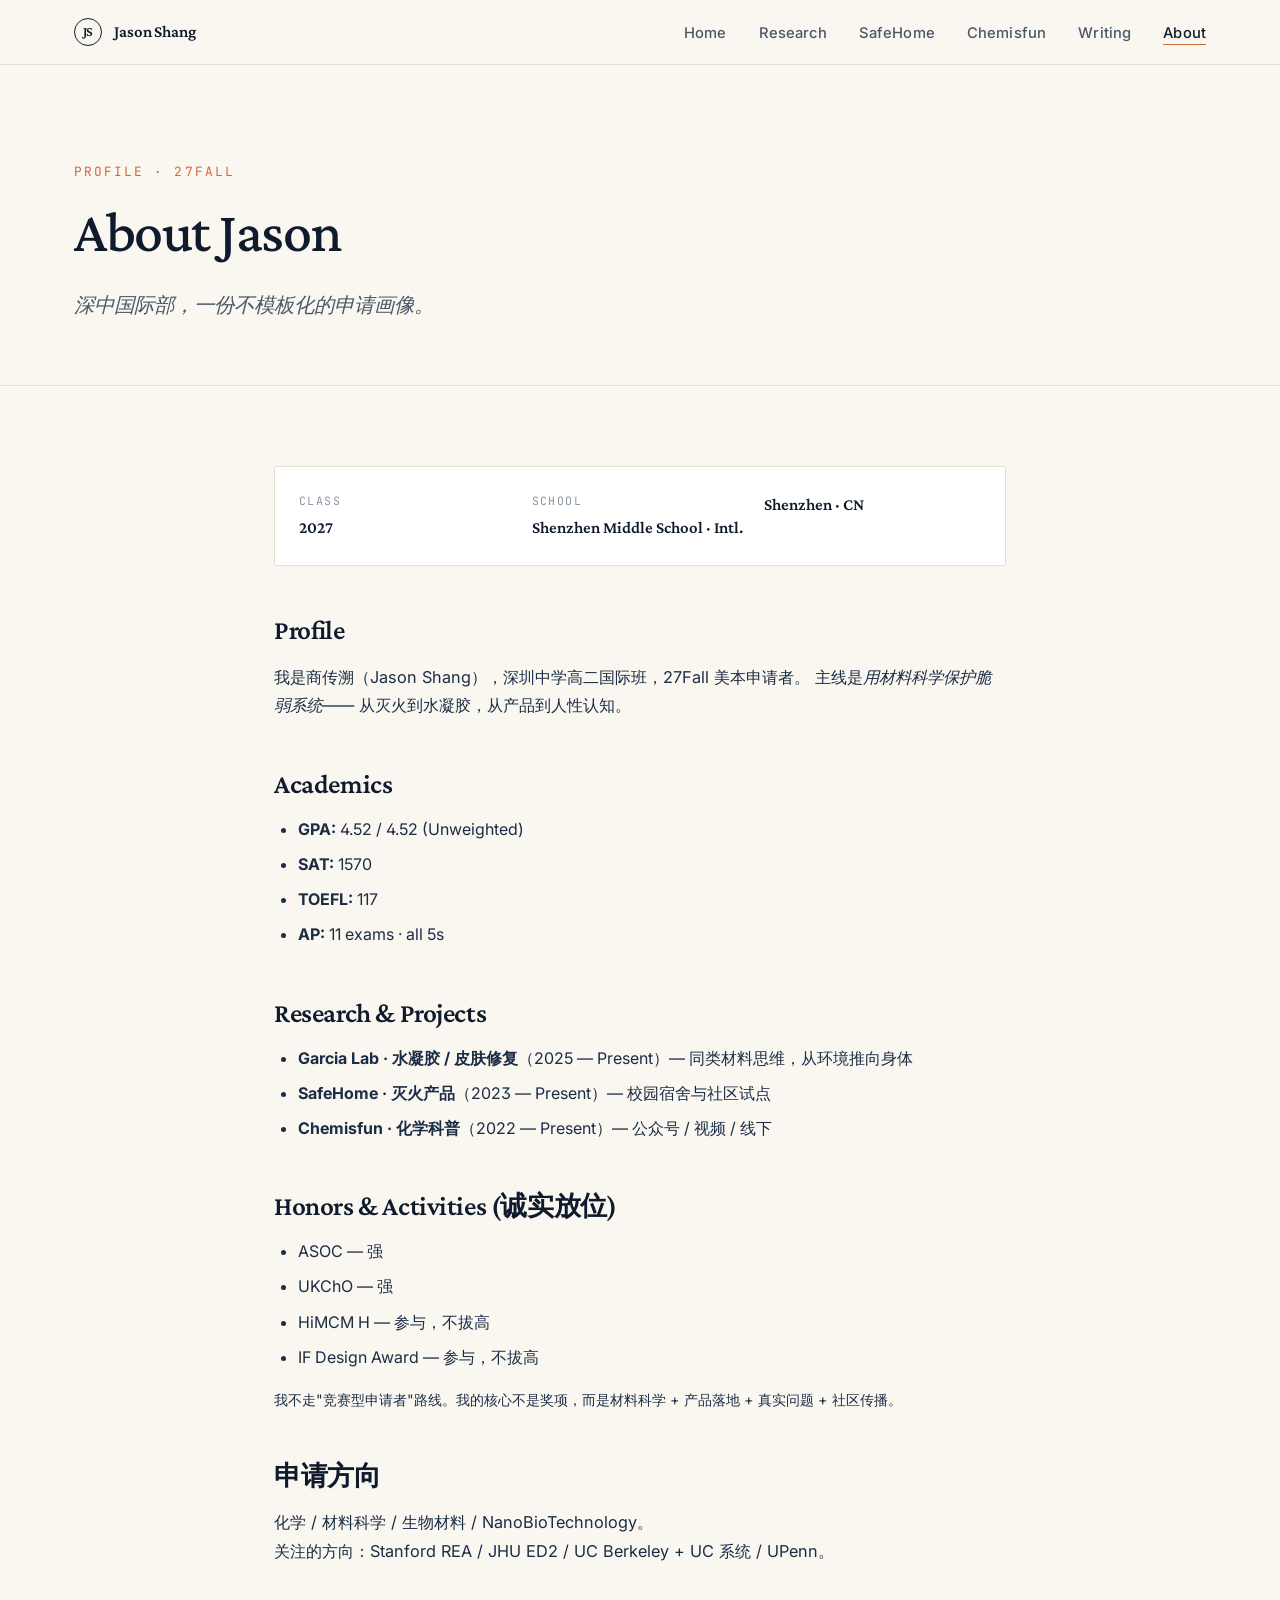
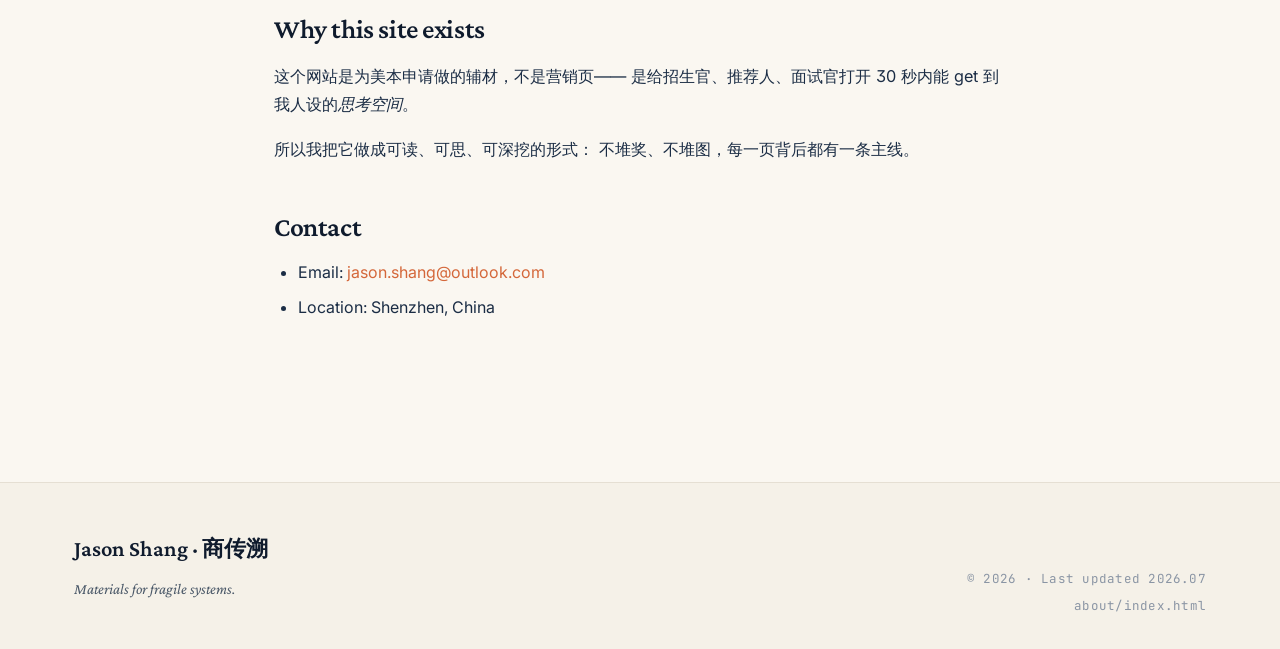
==== about/index.html @ 45b16688 "Initial: chuansu-site v2 — 9 photos + 6 pages" ====
<!DOCTYPE html>
<html lang="zh-CN">
<head>
  <meta charset="UTF-8">
  <meta name="viewport" content="width=device-width, initial-scale=1.0">
  <title>About · Jason Shang</title>
  <meta name="description" content="商传溯（Jason Shang）—— 深中国际部 27Fall 申请者。GPA 4.52 / SAT 1570 / TOEFL 117。" >
  <link rel="preconnect" href="https://fonts.googleapis.com">
  <link rel="preconnect" href="https://fonts.gstatic.com" crossorigin>
  <link href="https://fonts.googleapis.com/css2?family=Crimson+Pro:ital,wght@0,400;0,500;0,600;1,400;1,500&family=Inter:wght@400;500;600&family=JetBrains+Mono:wght@400;500&display=swap" rel="stylesheet">
  <link rel="stylesheet" href="../assets/css/main.css">
</head>
<body>

  <nav class="nav">
    <div class="container nav__inner">
      <a href="../index.html" class="nav__brand">
        <span class="nav__mark">JS</span><span>Jason Shang</span>
      </a>
      <button class="nav__menu-btn" aria-label="Toggle menu" aria-expanded="false">
        <svg width="18" height="14" viewBox="0 0 18 14" fill="none" stroke="currentColor" stroke-width="1.6"><line x1="0" y1="2" x2="18" y2="2"/><line x1="0" y1="12" x2="18" y2="12"/><line x1="0" y1="7" x2="18" y2="7"/></svg>
      </button>
      <ul class="nav__links">
        <li><a href="../index.html">Home</a></li>
        <li><a href="../research/index.html">Research</a></li>
        <li><a href="../projects/safehome/index.html">SafeHome</a></li>
        <li><a href="../projects/chemisfun/index.html">Chemisfun</a></li>
        <li><a href="../writing/index.html">Writing</a></li>
        <li><a href="index.html">About</a></li>
      </ul>
    </div>
  </nav>

  <header class="article-head">
    <div class="container">
      <div class="article-head__kind">Profile · 27Fall</div>
      <h1 class="article-head__title">About Jason</h1>
      <p class="article-head__lede">
        深中国际部，一份不模板化的申请画像。
      </p>
    </div>
  </header>

  <article class="prose">

    <div class="meta-strip">
      <div class="meta-strip__item"><div class="k">Class</div><div class="v">2027</div></div>
      <div class="meta-strip__item"><div class="k">School</div><div class="v">Shenzhen Middle School · Intl.</div></div>
      <div class="meta-strip__item"><div class="v">Shenzhen · CN</div></div>
    </div>

    <h2>Profile</h2>
    <p>
      我是商传溯（Jason Shang），深圳中学高二国际班，27Fall 美本申请者。
      主线是<em>用材料科学保护脆弱系统</em>——
      从灭火到水凝胶，从产品到人性认知。
    </p>

    <h2>Academics</h2>
    <ul>
      <li><strong>GPA:</strong> 4.52 / 4.52 (Unweighted)</li>
      <li><strong>SAT:</strong> 1570</li>
      <li><strong>TOEFL:</strong> 117</li>
      <li><strong>AP:</strong> 11 exams · all 5s</li>
    </ul>

    <h2>Research &amp; Projects</h2>
    <ul>
      <li><strong>Garcia Lab · 水凝胶 / 皮肤修复</strong>（2025 — Present）— 同类材料思维，从环境推向身体</li>
      <li><strong>SafeHome · 灭火产品</strong>（2023 — Present）— 校园宿舍与社区试点</li>
      <li><strong>Chemisfun · 化学科普</strong>（2022 — Present）— 公众号 / 视频 / 线下</li>
    </ul>

    <h2>Honors &amp; Activities (诚实放位)</h2>
    <ul>
      <li>ASOC — 强</li>
      <li>UKChO — 强</li>
      <li>HiMCM H — 参与，不拔高</li>
      <li>IF Design Award — 参与，不拔高</li>
    </ul>
    <p class="muted" style="font-size: 0.9rem;">
      我不走"竞赛型申请者"路线。我的核心不是奖项，而是材料科学 + 产品落地 + 真实问题 + 社区传播。
    </p>

    <h2>申请方向</h2>
    <p>
      化学 / 材料科学 / 生物材料 / NanoBioTechnology。<br>
      关注的方向：Stanford REA / JHU ED2 / UC Berkeley + UC 系统 / UPenn。
    </p>

    <h2>Why this site exists</h2>
    <p>
      这个网站是为美本申请做的辅材，不是营销页——
      是给招生官、推荐人、面试官打开 30 秒内能 get 到我人设的<em>思考空间</em>。
    </p>
    <p>
      所以我把它做成可读、可思、可深挖的形式：
      不堆奖、不堆图，每一页背后都有一条主线。
    </p>

    <h2>Contact</h2>
    <ul>
      <li>Email: <a href="mailto:jason.shang@outlook.com">jason.shang@outlook.com</a></li>
      <li>Location: Shenzhen, China</li>
    </ul>

  </article>

  <footer class="footer">
    <div class="container footer__inner">
      <div>
        <div class="footer__brand">Jason Shang · 商传溯</div>
        <p class="footer__tag">Materials for fragile systems.</p>
      </div>
      <div class="footer__meta">
        <div>© 2026 · Last updated 2026.07</div>
        <div style="margin-top: 6px;">about/index.html</div>
      </div>
    </div>
  </footer>

  <script src="../assets/js/main.js"></script>
</body>
</html>
---- assets/css/main.css ----
/* ==========================================================================
   Jason Shang · Personal Site
   Design tokens: deep navy (academic) + warm ember (human) on paper-white
   ========================================================================== */

:root {
  /* Color */
  --c-ink: #0F1B2D;          /* primary ink, deep navy */
  --c-ink-2: #1B2D45;        /* secondary ink */
  --c-slate: #4A5868;        /* muted text */
  --c-mute: #8A95A4;         /* meta text */
  --c-line: #E5DFD3;         /* hairline divider, warm */
  --c-line-2: #D8D2C4;
  --c-paper: #FAF7F1;        /* page background, warm paper */
  --c-card: #FFFFFF;
  --c-card-2: #F5F1E8;
  --c-ember: #D4673A;        /* accent — warm ember */
  --c-ember-soft: #E8A580;
  --c-ember-deep: #A04A22;
  --c-sky: #3B6EA5;          /* secondary accent — research */
  --c-sky-soft: #C8D6E5;

  /* Type scale */
  --f-serif: 'Crimson Pro', 'Source Serif Pro', 'Songti SC', Georgia, serif;
  --f-sans:  'Inter', 'Source Sans 3', -apple-system, BlinkMacSystemFont, 'PingFang SC', 'Microsoft YaHei', sans-serif;
  --f-mono:  'JetBrains Mono', 'SF Mono', Menlo, Consolas, monospace;

  /* Spacing */
  --s-1: 4px;
  --s-2: 8px;
  --s-3: 12px;
  --s-4: 16px;
  --s-5: 24px;
  --s-6: 32px;
  --s-7: 48px;
  --s-8: 64px;
  --s-9: 96px;
  --s-10: 128px;

  /* Layout */
  --container: 1180px;
  --container-narrow: 780px;
  --radius: 2px;
  --radius-lg: 6px;

  /* Motion */
  --ease: cubic-bezier(0.2, 0.8, 0.2, 1);
  --ease-out: cubic-bezier(0.16, 1, 0.3, 1);
}

/* ==========================================================================
   Reset & base
   ========================================================================== */
*, *::before, *::after { box-sizing: border-box; }
html { scroll-behavior: smooth; -webkit-text-size-adjust: 100%; }
body {
  margin: 0;
  font-family: var(--f-sans);
  font-size: 16px;
  line-height: 1.65;
  color: var(--c-ink);
  background: var(--c-paper);
  -webkit-font-smoothing: antialiased;
  -moz-osx-font-smoothing: grayscale;
  font-feature-settings: 'kern', 'liga', 'calt', 'ss01';
}

h1, h2, h3, h4, h5, h6 {
  font-family: var(--f-serif);
  font-weight: 600;
  letter-spacing: -0.01em;
  line-height: 1.18;
  margin: 0 0 var(--s-5);
  color: var(--c-ink);
}
h1 { font-size: clamp(2.4rem, 5vw, 4.2rem); letter-spacing: -0.025em; }
h2 { font-size: clamp(1.7rem, 3vw, 2.4rem); letter-spacing: -0.015em; }
h3 { font-size: 1.35rem; }
h4 { font-size: 1.1rem; }

p { margin: 0 0 var(--s-4); }

a {
  color: var(--c-ember);
  text-decoration: none;
  transition: color 0.2s var(--ease);
}
a:hover {
  color: var(--c-ember-deep);
}

img { max-width: 100%; height: auto; display: block; }

::selection { background: var(--c-ember); color: white; }

/* ==========================================================================
   Layout
   ========================================================================== */
.container {
  width: 100%;
  max-width: var(--container);
  margin: 0 auto;
  padding: 0 var(--s-5);
}
.container--narrow { max-width: var(--container-narrow); }

.section { padding: var(--s-9) 0; }
.section--tight { padding: var(--s-7) 0; }
.section-divider {
  border: 0;
  border-top: 1px solid var(--c-line);
  margin: 0;
}

/* ==========================================================================
   Top navigation
   ========================================================================== */
.nav {
  position: sticky;
  top: 0;
  z-index: 50;
  background: rgba(250, 247, 241, 0.92);
  backdrop-filter: saturate(140%) blur(12px);
  -webkit-backdrop-filter: saturate(140%) blur(12px);
  border-bottom: 1px solid var(--c-line);
}
.nav__inner {
  display: flex;
  align-items: center;
  justify-content: space-between;
  height: 64px;
}
.nav__brand {
  display: flex;
  align-items: center;
  gap: var(--s-3);
  border-bottom: 0;
  color: var(--c-ink);
  font-family: var(--f-serif);
  font-weight: 600;
  font-size: 1.05rem;
  letter-spacing: -0.005em;
}
.nav__brand:hover { color: var(--c-ember); border-bottom: 0; }
.nav__mark {
  width: 28px;
  height: 28px;
  display: grid;
  place-items: center;
  border: 1.5px solid var(--c-ink);
  border-radius: 50%;
  font-family: var(--f-serif);
  font-weight: 600;
  font-size: 0.85rem;
  color: var(--c-ink);
}
.nav__links {
  display: flex;
  gap: var(--s-6);
  list-style: none;
  margin: 0;
  padding: 0;
}
.nav__links a {
  font-size: 0.92rem;
  color: var(--c-slate);
  font-weight: 500;
  letter-spacing: 0.01em;
  text-decoration: none !important;
  border-bottom: 1px solid transparent;
  padding-bottom: 2px;
  transition: color 0.2s var(--ease);
}
.nav__links a:hover {
  color: var(--c-ember);
  text-decoration: none !important;
}
.nav__links a.is-active {
  color: var(--c-ink);
  border-bottom-color: var(--c-ember);
  text-decoration: none !important;
}
.nav__menu-btn { display: none; }

@media (max-width: 768px) {
  .nav__menu-btn {
    display: grid;
    place-items: center;
    width: 40px;
    height: 40px;
    background: none;
    border: 1px solid var(--c-line);
    border-radius: var(--radius);
    cursor: pointer;
  }
  .nav__links {
    position: fixed;
    top: 64px;
    right: 0;
    left: 0;
    flex-direction: column;
    gap: 0;
    background: var(--c-paper);
    border-bottom: 1px solid var(--c-line);
    padding: var(--s-3) 0;
    transform: translateY(-110%);
    transition: transform 0.3s var(--ease);
  }
  .nav__links.is-open { transform: translateY(0); }
  .nav__links a {
    display: block;
    padding: var(--s-3) var(--s-5);
    border-bottom: 0;
  }
}

/* ==========================================================================
   Hero (homepage)
   ========================================================================== */
.hero {
  position: relative;
  padding: var(--s-10) 0 var(--s-9);
  border-bottom: 1px solid var(--c-line);
  overflow: hidden;
}
.hero::before {
  /* faint grid texture like graph paper */
  content: '';
  position: absolute;
  inset: 0;
  background-image:
    linear-gradient(to right, rgba(15, 27, 45, 0.025) 1px, transparent 1px),
    linear-gradient(to bottom, rgba(15, 27, 45, 0.025) 1px, transparent 1px);
  background-size: 32px 32px;
  pointer-events: none;
  mask-image: radial-gradient(ellipse at center, black 30%, transparent 75%);
  -webkit-mask-image: radial-gradient(ellipse at center, black 30%, transparent 75%);
}
.hero__inner { position: relative; }
.hero__eyebrow {
  display: inline-flex;
  align-items: center;
  gap: var(--s-3);
  font-family: var(--f-mono);
  font-size: 0.78rem;
  font-weight: 500;
  letter-spacing: 0.12em;
  text-transform: uppercase;
  color: var(--c-ember-deep);
  margin-bottom: var(--s-5);
}
.hero__eyebrow::before {
  content: '';
  width: 32px;
  height: 1px;
  background: var(--c-ember);
}
.hero__title {
  font-size: clamp(2.6rem, 6vw, 4.8rem);
  font-weight: 500;
  line-height: 1.06;
  letter-spacing: -0.03em;
  margin-bottom: var(--s-6);
  max-width: 14ch;
}
.hero__title em {
  font-style: italic;
  color: var(--c-ember);
  font-weight: 500;
}
.hero__sub {
  font-family: var(--f-serif);
  font-size: clamp(1.1rem, 1.6vw, 1.35rem);
  font-style: italic;
  color: var(--c-slate);
  max-width: 56ch;
  line-height: 1.5;
  margin-bottom: var(--s-7);
}
.hero__meta {
  display: grid;
  grid-template-columns: repeat(4, 1fr);
  gap: var(--s-6);
  padding-top: var(--s-6);
  border-top: 1px solid var(--c-line);
  max-width: 720px;
}
.hero__meta-item {
  display: flex;
  flex-direction: column;
  gap: var(--s-1);
}
.hero__meta-key {
  font-family: var(--f-mono);
  font-size: 0.7rem;
  letter-spacing: 0.14em;
  text-transform: uppercase;
  color: var(--c-mute);
}
.hero__meta-val {
  font-family: var(--f-serif);
  font-size: 1.05rem;
  color: var(--c-ink);
  font-weight: 600;
}
@media (max-width: 640px) {
  .hero__meta { grid-template-columns: repeat(2, 1fr); }
}

/* ==========================================================================
   Marquee tag (essays / spec)
   ========================================================================== */
.tags {
  display: flex;
  flex-wrap: wrap;
  gap: var(--s-2);
  margin-top: var(--s-4);
}
.tag {
  font-family: var(--f-mono);
  font-size: 0.72rem;
  letter-spacing: 0.06em;
  text-transform: uppercase;
  padding: 4px 10px;
  border: 1px solid var(--c-line-2);
  border-radius: 999px;
  color: var(--c-slate);
  background: var(--c-card-2);
}
.tag--ember { color: var(--c-ember-deep); border-color: var(--c-ember-soft); background: rgba(212, 103, 58, 0.06); }
.tag--sky   { color: var(--c-sky); border-color: var(--c-sky-soft); background: rgba(59, 110, 165, 0.05); }

/* ==========================================================================
   Section header
   ========================================================================== */
.section-head {
  display: flex;
  flex-direction: column;
  gap: var(--s-3);
  margin-bottom: var(--s-7);
  max-width: 720px;
}
.section-head__num {
  font-family: var(--f-mono);
  font-size: 0.78rem;
  letter-spacing: 0.16em;
  text-transform: uppercase;
  color: var(--c-ember);
  font-weight: 500;
}
.section-head__title {
  font-size: clamp(1.8rem, 3vw, 2.6rem);
  font-weight: 500;
  letter-spacing: -0.02em;
  margin: 0;
}
.section-head__lede {
  font-family: var(--f-serif);
  font-size: 1.15rem;
  font-style: italic;
  color: var(--c-slate);
  line-height: 1.55;
  margin: 0;
}

/* ==========================================================================
   The Three Layers (主线的三层)
   ========================================================================== */
.layers {
  display: grid;
  grid-template-columns: repeat(3, 1fr);
  gap: 0;
  border: 1px solid var(--c-line);
  border-radius: var(--radius-lg);
  overflow: hidden;
  background: var(--c-card);
}
.layer {
  padding: var(--s-7) var(--s-6);
  border-right: 1px solid var(--c-line);
  position: relative;
}
.layer:last-child { border-right: 0; }
.layer__num {
  font-family: var(--f-mono);
  font-size: 0.75rem;
  letter-spacing: 0.14em;
  color: var(--c-ember);
  margin-bottom: var(--s-3);
}
.layer__title {
  font-size: 1.5rem;
  margin-bottom: var(--s-3);
  font-weight: 600;
}
.layer__question {
  font-family: var(--f-serif);
  font-style: italic;
  color: var(--c-slate);
  margin-bottom: var(--s-5);
  font-size: 1.02rem;
  line-height: 1.5;
}
.layer__body {
  font-size: 0.95rem;
  color: var(--c-ink-2);
  line-height: 1.65;
}
.layer__examples {
  list-style: none;
  padding: 0;
  margin: var(--s-5) 0 0;
  display: flex;
  flex-direction: column;
  gap: var(--s-2);
}
.layer__examples li {
  font-family: var(--f-mono);
  font-size: 0.85rem;
  color: var(--c-slate);
  padding-left: var(--s-4);
  position: relative;
}
.layer__examples li::before {
  content: '—';
  position: absolute;
  left: 0;
  color: var(--c-ember);
}
@media (max-width: 880px) {
  .layers { grid-template-columns: 1fr; }
  .layer { border-right: 0; border-bottom: 1px solid var(--c-line); }
  .layer:last-child { border-bottom: 0; }
}

/* ==========================================================================
   Pull quote
   ========================================================================== */
.pullquote {
  font-family: var(--f-serif);
  font-size: clamp(1.4rem, 2.4vw, 2rem);
  line-height: 1.35;
  font-style: italic;
  color: var(--c-ink);
  border-left: 3px solid var(--c-ember);
  padding: var(--s-4) 0 var(--s-4) var(--s-6);
  margin: var(--s-7) 0;
  max-width: 820px;
  letter-spacing: -0.01em;
}
.pullquote__cite {
  display: block;
  font-style: normal;
  font-family: var(--f-mono);
  font-size: 0.78rem;
  letter-spacing: 0.12em;
  text-transform: uppercase;
  color: var(--c-mute);
  margin-top: var(--s-4);
}

/* ==========================================================================
   Research / Project card
   ========================================================================== */
.work-grid {
  display: grid;
  grid-template-columns: repeat(2, 1fr);
  gap: var(--s-6);
}
@media (max-width: 800px) { .work-grid { grid-template-columns: 1fr; } }

.work-card {
  position: relative;
  display: flex;
  flex-direction: column;
  padding: var(--s-6);
  background: var(--c-card);
  border: 1px solid var(--c-line);
  border-radius: var(--radius-lg);
  text-decoration: none;
  color: inherit;
  transition: transform 0.3s var(--ease), border-color 0.3s var(--ease), box-shadow 0.3s var(--ease);
}
.work-card:hover {
  transform: translateY(-3px);
  border-color: var(--c-ember);
  box-shadow: 0 12px 36px -16px rgba(212, 103, 58, 0.25);
  color: inherit;
}
.work-card__kind {
  display: flex;
  align-items: center;
  gap: var(--s-3);
  font-family: var(--f-mono);
  font-size: 0.72rem;
  letter-spacing: 0.14em;
  text-transform: uppercase;
  color: var(--c-mute);
  margin-bottom: var(--s-4);
}
.work-card__kind::before {
  content: '';
  width: 6px;
  height: 6px;
  border-radius: 50%;
  background: var(--c-ember);
}
.work-card__kind--research::before { background: var(--c-sky); }
.work-card__kind--product::before  { background: var(--c-ember); }
.work-card__kind--community::before{ background: var(--c-ink); }

.work-card__title {
  font-size: 1.6rem;
  margin: 0 0 var(--s-3);
  font-weight: 600;
  letter-spacing: -0.015em;
}
.work-card__lede {
  font-family: var(--f-serif);
  font-style: italic;
  color: var(--c-slate);
  font-size: 1.02rem;
  line-height: 1.5;
  margin-bottom: var(--s-5);
}
.work-card__excerpt {
  font-size: 0.93rem;
  color: var(--c-ink-2);
  line-height: 1.65;
  margin-bottom: var(--s-5);
  flex: 1;
}
.work-card__meta {
  display: flex;
  justify-content: space-between;
  align-items: center;
  padding-top: var(--s-4);
  border-top: 1px solid var(--c-line);
  font-family: var(--f-mono);
  font-size: 0.78rem;
  color: var(--c-mute);
  letter-spacing: 0.05em;
}
.work-card__arrow {
  width: 28px;
  height: 28px;
  border-radius: 50%;
  border: 1px solid var(--c-line-2);
  display: grid;
  place-items: center;
  transition: background 0.2s var(--ease), color 0.2s var(--ease), border-color 0.2s var(--ease);
}
.work-card:hover .work-card__arrow {
  background: var(--c-ember);
  color: white;
  border-color: var(--c-ember);
}

/* ==========================================================================
   Stat strip
   ========================================================================== */
.stat-strip {
  display: grid;
  grid-template-columns: repeat(4, 1fr);
  gap: 0;
  border-top: 1px solid var(--c-line);
  border-bottom: 1px solid var(--c-line);
  padding: var(--s-6) 0;
}
.stat {
  padding: 0 var(--s-5);
  border-right: 1px solid var(--c-line);
}
.stat:last-child { border-right: 0; }
.stat__num {
  font-family: var(--f-serif);
  font-size: clamp(2rem, 3vw, 2.8rem);
  font-weight: 600;
  color: var(--c-ink);
  letter-spacing: -0.02em;
  line-height: 1;
  margin-bottom: var(--s-3);
}
.stat__num--ember { color: var(--c-ember); }
.stat__num--sky { color: var(--c-sky); }
.stat__label {
  font-size: 0.88rem;
  color: var(--c-slate);
  line-height: 1.4;
}
@media (max-width: 700px) {
  .stat-strip { grid-template-columns: repeat(2, 1fr); gap: var(--s-4); }
  .stat { border-right: 0; padding: var(--s-3); }
}

/* ==========================================================================
   Timeline
   ========================================================================== */
.timeline {
  position: relative;
  padding-left: var(--s-6);
  border-left: 1px solid var(--c-line-2);
  margin-left: var(--s-3);
}
.tl-item {
  position: relative;
  padding-bottom: var(--s-7);
}
.tl-item:last-child { padding-bottom: 0; }
.tl-item::before {
  content: '';
  position: absolute;
  left: calc(var(--s-6) * -1 - 5px);
  top: 6px;
  width: 11px;
  height: 11px;
  border-radius: 50%;
  background: var(--c-paper);
  border: 2px solid var(--c-ember);
}
.tl-item__date {
  font-family: var(--f-mono);
  font-size: 0.78rem;
  letter-spacing: 0.12em;
  text-transform: uppercase;
  color: var(--c-ember-deep);
  margin-bottom: var(--s-2);
}
.tl-item__title {
  font-size: 1.2rem;
  margin-bottom: var(--s-2);
  font-weight: 600;
}
.tl-item__body {
  font-size: 0.95rem;
  color: var(--c-slate);
  line-height: 1.65;
  max-width: 640px;
}

/* ==========================================================================
   Essay / writing card
   ========================================================================== */
.essay-list { display: flex; flex-direction: column; }
.essay {
  display: grid;
  grid-template-columns: 140px 1fr;
  gap: var(--s-6);
  padding: var(--s-5) 0;
  border-bottom: 1px solid var(--c-line);
  align-items: start;
}
.essay:first-child { border-top: 1px solid var(--c-line); }
.essay__date {
  font-family: var(--f-mono);
  font-size: 0.82rem;
  letter-spacing: 0.08em;
  color: var(--c-mute);
}
.essay__title {
  font-size: 1.25rem;
  margin: 0 0 var(--s-2);
  font-weight: 600;
  letter-spacing: -0.01em;
}
.essay__title a { color: var(--c-ink); border-bottom: 1px solid transparent; }
.essay__title a:hover { color: var(--c-ember); border-bottom-color: var(--c-ember); }
.essay__excerpt {
  color: var(--c-slate);
  font-size: 0.95rem;
  line-height: 1.6;
  margin: 0 0 var(--s-3);
}
@media (max-width: 640px) {
  .essay { grid-template-columns: 1fr; gap: var(--s-2); }
}

/* ==========================================================================
   Footer
   ========================================================================== */
.footer {
  border-top: 1px solid var(--c-line);
  background: var(--c-card-2);
  padding: var(--s-7) 0 var(--s-6);
  margin-top: var(--s-9);
}
.footer__inner {
  display: flex;
  justify-content: space-between;
  align-items: end;
  gap: var(--s-6);
  flex-wrap: wrap;
}
.footer__brand {
  font-family: var(--f-serif);
  font-size: 1.4rem;
  font-weight: 600;
  color: var(--c-ink);
  margin-bottom: var(--s-2);
}
.footer__tag {
  font-family: var(--f-serif);
  font-style: italic;
  color: var(--c-slate);
  font-size: 0.95rem;
  max-width: 36ch;
}
.footer__meta {
  font-family: var(--f-mono);
  font-size: 0.78rem;
  letter-spacing: 0.1em;
  color: var(--c-mute);
  text-align: right;
}

/* ==========================================================================
   Article / project page (subpages)
   ========================================================================== */
.article-head {
  padding: var(--s-9) 0 var(--s-7);
  border-bottom: 1px solid var(--c-line);
}
.article-head__kind {
  font-family: var(--f-mono);
  font-size: 0.8rem;
  letter-spacing: 0.16em;
  text-transform: uppercase;
  color: var(--c-ember);
  margin-bottom: var(--s-4);
}
.article-head__title {
  font-size: clamp(2.2rem, 4.5vw, 3.6rem);
  margin-bottom: var(--s-5);
  letter-spacing: -0.025em;
  font-weight: 500;
}
.article-head__lede {
  font-family: var(--f-serif);
  font-style: italic;
  font-size: clamp(1.1rem, 1.6vw, 1.35rem);
  color: var(--c-slate);
  max-width: 60ch;
  line-height: 1.5;
}

.prose {
  max-width: var(--container-narrow);
  margin: 0 auto;
  padding: var(--s-7) var(--s-5);
}
.prose h2 {
  font-size: 1.7rem;
  margin: var(--s-7) 0 var(--s-4);
  letter-spacing: -0.015em;
}
.prose h3 {
  font-size: 1.25rem;
  margin: var(--s-6) 0 var(--s-3);
}
.prose p { font-size: 1.02rem; line-height: 1.75; color: var(--c-ink-2); }
.prose ul { padding-left: var(--s-5); }
.prose li { margin-bottom: var(--s-2); line-height: 1.7; color: var(--c-ink-2); }
.prose figure {
  margin: var(--s-6) 0;
  border: 1px solid var(--c-line);
  border-radius: var(--radius);
  overflow: hidden;
  background: var(--c-card);
}
.prose figcaption {
  padding: var(--s-3) var(--s-4);
  font-family: var(--f-mono);
  font-size: 0.78rem;
  color: var(--c-mute);
  background: var(--c-card-2);
  border-top: 1px solid var(--c-line);
}
.prose blockquote {
  border-left: 3px solid var(--c-ember);
  margin: var(--s-6) 0;
  padding: var(--s-3) 0 var(--s-3) var(--s-5);
  font-family: var(--f-serif);
  font-style: italic;
  color: var(--c-ink);
  font-size: 1.15rem;
  line-height: 1.55;
}

.prose .meta-strip {
  display: grid;
  grid-template-columns: repeat(3, 1fr);
  gap: var(--s-4);
  padding: var(--s-5);
  background: var(--c-card);
  border: 1px solid var(--c-line);
  border-radius: var(--radius);
  margin: var(--s-6) 0;
}
.prose .meta-strip__item .k {
  font-family: var(--f-mono);
  font-size: 0.72rem;
  letter-spacing: 0.12em;
  text-transform: uppercase;
  color: var(--c-mute);
  margin-bottom: 4px;
}
.prose .meta-strip__item .v {
  font-family: var(--f-serif);
  font-size: 1.05rem;
  font-weight: 600;
  color: var(--c-ink);
}
@media (max-width: 640px) {
  .prose .meta-strip { grid-template-columns: 1fr; }
}

/* ==========================================================================
   Inline link card
   ========================================================================== */
.related {
  display: grid;
  grid-template-columns: repeat(3, 1fr);
  gap: var(--s-5);
  margin-top: var(--s-9);
}
.related__card {
  padding: var(--s-5);
  background: var(--c-card);
  border: 1px solid var(--c-line);
  border-radius: var(--radius-lg);
  display: block;
  text-decoration: none;
  color: inherit;
  transition: border-color 0.2s var(--ease), transform 0.2s var(--ease);
}
.related__card:hover { border-color: var(--c-ember); transform: translateY(-2px); }
.related__kind {
  font-family: var(--f-mono);
  font-size: 0.7rem;
  letter-spacing: 0.14em;
  text-transform: uppercase;
  color: var(--c-ember);
  margin-bottom: var(--s-2);
}
.related__title {
  font-size: 1.05rem;
  font-weight: 600;
  margin: 0 0 var(--s-2);
  color: var(--c-ink);
}
.related__desc { font-size: 0.85rem; color: var(--c-slate); margin: 0; }
@media (max-width: 800px) {
  .related { grid-template-columns: 1fr; }
}

/* ==========================================================================
   Reveal animation (only hidden if JS is loaded)
   ========================================================================== */
.js-reveal .reveal {
  opacity: 0;
  transform: translateY(14px);
  transition: opacity 0.8s var(--ease-out), transform 0.8s var(--ease-out);
}
.js-reveal .reveal.is-visible {
  opacity: 1;
  transform: translateY(0);
}
@media (prefers-reduced-motion: reduce) {
  .js-reveal .reveal {
    opacity: 1;
    transform: none;
    transition: none;
  }
}

/* ==========================================================================
   Utilities
   ========================================================================== */
.mono { font-family: var(--f-mono); }
.muted { color: var(--c-mute); }
.slate { color: var(--c-slate); }
.ember { color: var(--c-ember); }
.sky { color: var(--c-sky); }
.center { text-align: center; }
.mb-0 { margin-bottom: 0 !important; }
.mt-7 { margin-top: var(--s-7); }
.mt-5 { margin-top: var(--s-5); }

/* ==========================================================================
   Image components
   ========================================================================== */

/* Figure — single image with caption */
.figure {
  margin: var(--s-7) 0;
  border: 1px solid var(--c-line);
  border-radius: var(--radius-lg);
  overflow: hidden;
  background: var(--c-card);
}
.figure img {
  width: 100%;
  height: auto;
  display: block;
}
.figure__cap {
  display: flex;
  justify-content: space-between;
  gap: var(--s-4);
  padding: var(--s-3) var(--s-5);
  background: var(--c-card-2);
  border-top: 1px solid var(--c-line);
  font-family: var(--f-mono);
  font-size: 0.78rem;
  letter-spacing: 0.04em;
  color: var(--c-slate);
}
.figure__cap .k {
  color: var(--c-ember-deep);
  text-transform: uppercase;
  letter-spacing: 0.14em;
  font-size: 0.7rem;
}

/* Figure grid — multiple figures side by side */
.figure-grid {
  display: grid;
  grid-template-columns: repeat(2, 1fr);
  gap: var(--s-5);
  margin: var(--s-7) 0;
}
.figure-grid--3 { grid-template-columns: repeat(3, 1fr); }
.figure-grid .figure { margin: 0; }
@media (max-width: 800px) {
  .figure-grid,
  .figure-grid--3 { grid-template-columns: 1fr; }
}

/* Work-card thumbnail (homepage featured work cards) */
.work-card__thumb {
  display: block;
  width: 100%;
  height: 180px;
  object-fit: cover;
  border-radius: var(--radius);
  margin-bottom: var(--s-4);
  border: 1px solid var(--c-line);
  background: var(--c-card-2);
}
@media (max-width: 600px) {
  .work-card__thumb { height: 160px; }
}

/* Inline gallery inside prose */
.gallery {
  display: grid;
  grid-template-columns: repeat(3, 1fr);
  gap: var(--s-4);
  margin: var(--s-7) 0;
}
.gallery .figure { margin: 0; }
.gallery .figure__cap { padding: var(--s-2) var(--s-3); font-size: 0.72rem; }
@media (max-width: 800px) { .gallery { grid-template-columns: 1fr 1fr; } }
@media (max-width: 500px) { .gallery { grid-template-columns: 1fr; } }

/* Hero image strip (optional, for inline use) */
.img-strip {
  display: grid;
  grid-template-columns: 2fr 1fr;
  gap: var(--s-3);
  margin: var(--s-6) 0;
}
.img-strip .figure { margin: 0; }
@media (max-width: 700px) {
  .img-strip { grid-template-columns: 1fr; }
}
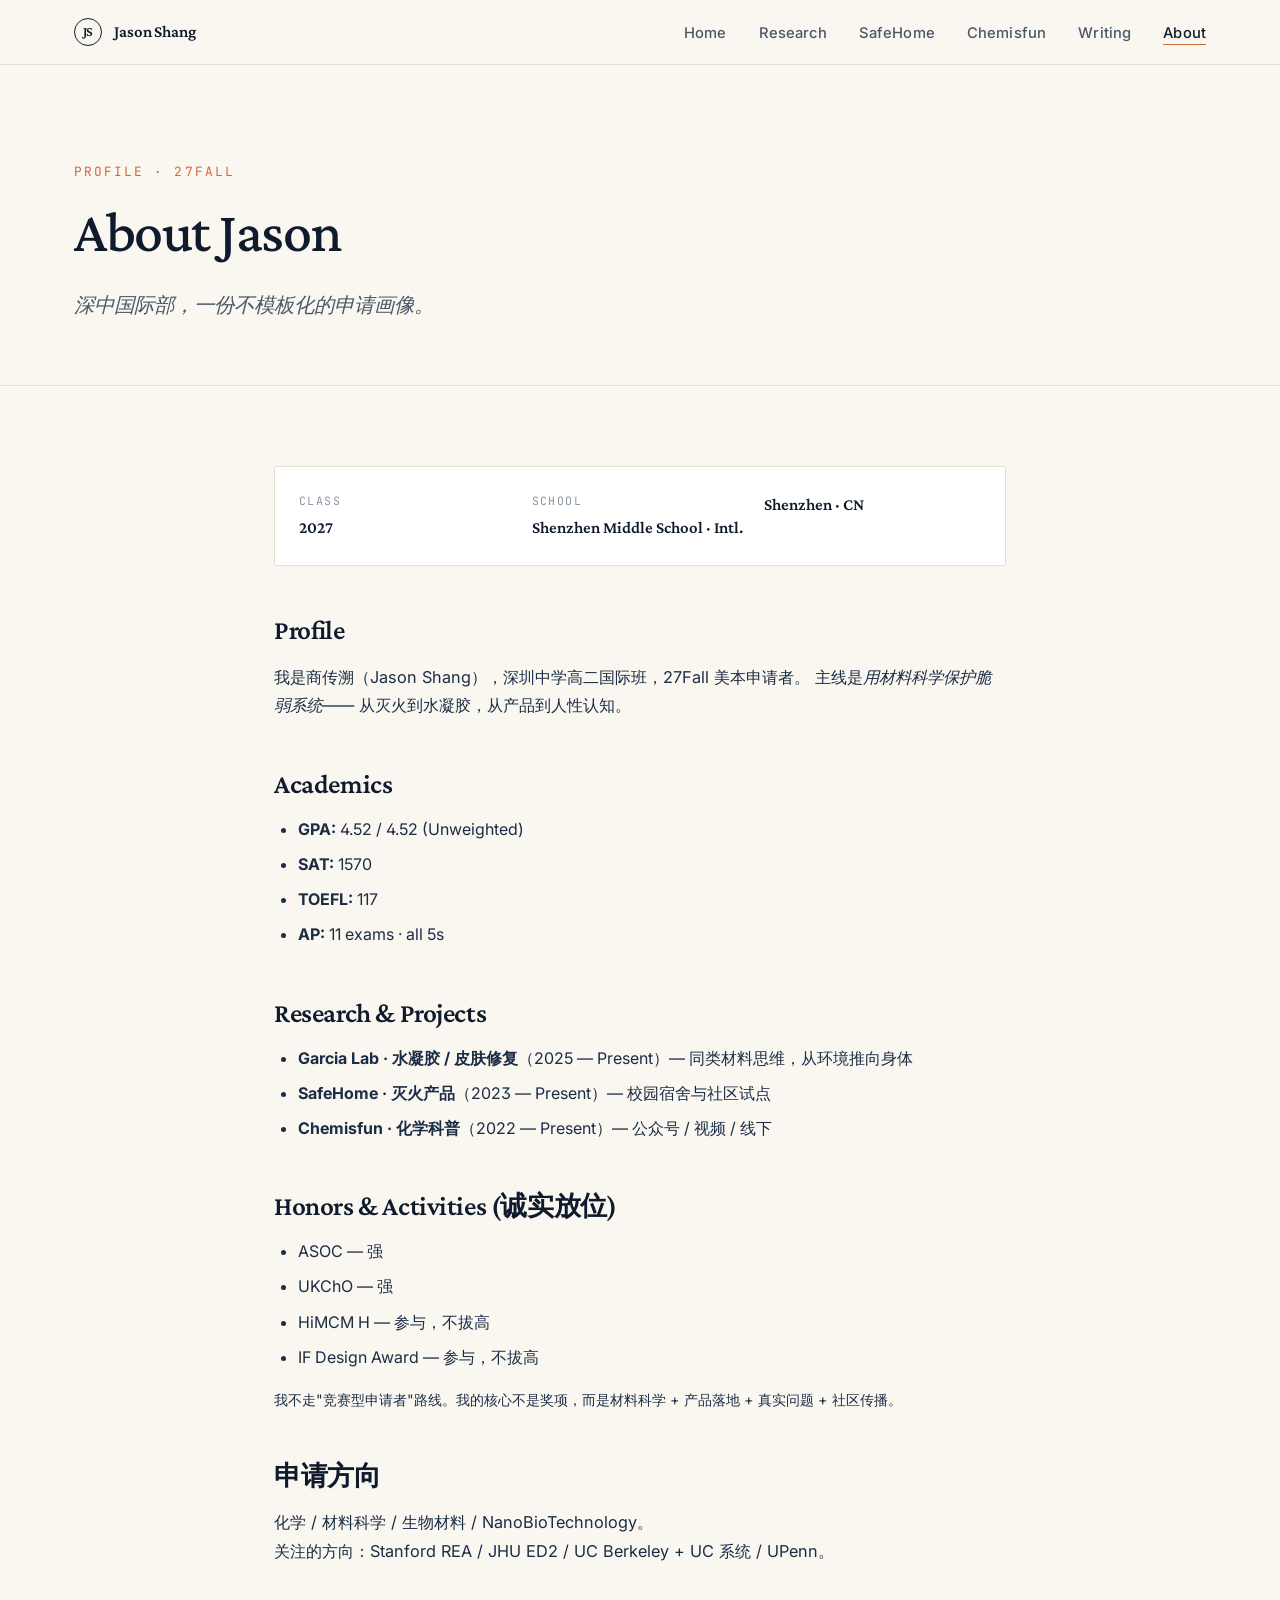
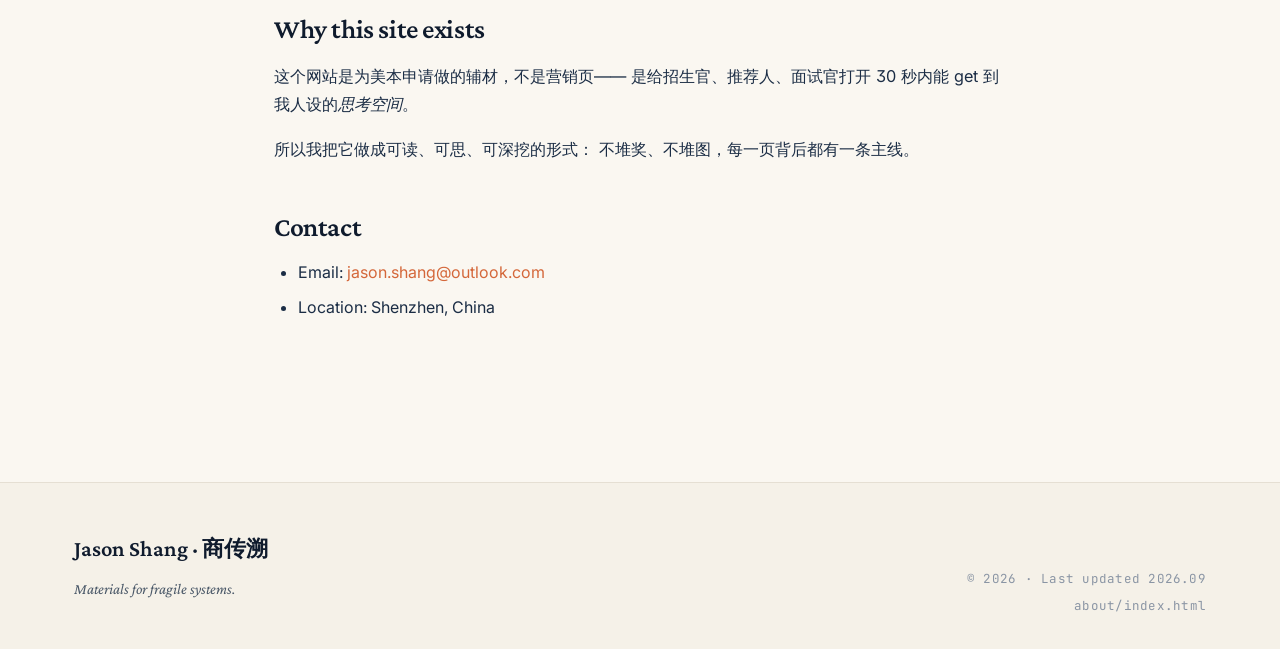
==== commit 8b555ead: "Add OG/Twitter share cards (1200x630 og-image) + meta to all pages; update Last updated to 2026.09" ====
--- a/about/index.html
+++ b/about/index.html
@@ -5,6 +5,19 @@
   <meta name="viewport" content="width=device-width, initial-scale=1.0">
   <title>About · Jason Shang</title>
   <meta name="description" content="商传溯（Jason Shang）—— 深中国际部 27Fall 申请者。GPA 4.52 / SAT 1570 / TOEFL 117。" >
+  <meta property="og:title" content="About · Jason Shang">
+  <meta property="og:description" content="商传溯（Jason Shang）——深中国际部 27Fall 申请者。GPA 4.52 / SAT 1570 / TOEFL 117。">
+  <meta property="og:type" content="website">
+  <meta property="og:url" content="https://chuansu-site.shangweilei.workers.dev/about/">
+  <meta property="og:image" content="https://chuansu-site.shangweilei.workers.dev/og-image.jpg">
+  <meta property="og:image:width" content="1200">
+  <meta property="og:image:height" content="630">
+  <meta property="og:site_name" content="Jason Shang">
+  <meta name="twitter:card" content="summary_large_image">
+  <meta name="twitter:title" content="About · Jason Shang">
+  <meta name="twitter:description" content="商传溯（Jason Shang）——深中国际部 27Fall 申请者。GPA 4.52 / SAT 1570 / TOEFL 117。">
+  <meta name="twitter:image" content="https://chuansu-site.shangweilei.workers.dev/og-image.jpg">
+  <link rel="icon" type="image/svg+xml" href="../favicon.svg">
   <link rel="preconnect" href="https://fonts.googleapis.com">
   <link rel="preconnect" href="https://fonts.gstatic.com" crossorigin>
   <link href="https://fonts.googleapis.com/css2?family=Crimson+Pro:ital,wght@0,400;0,500;0,600;1,400;1,500&family=Inter:wght@400;500;600&family=JetBrains+Mono:wght@400;500&display=swap" rel="stylesheet">
@@ -113,7 +126,7 @@
         <p class="footer__tag">Materials for fragile systems.</p>
       </div>
       <div class="footer__meta">
-        <div>© 2026 · Last updated 2026.07</div>
+        <div>© 2026 · Last updated 2026.09</div>
         <div style="margin-top: 6px;">about/index.html</div>
       </div>
     </div>
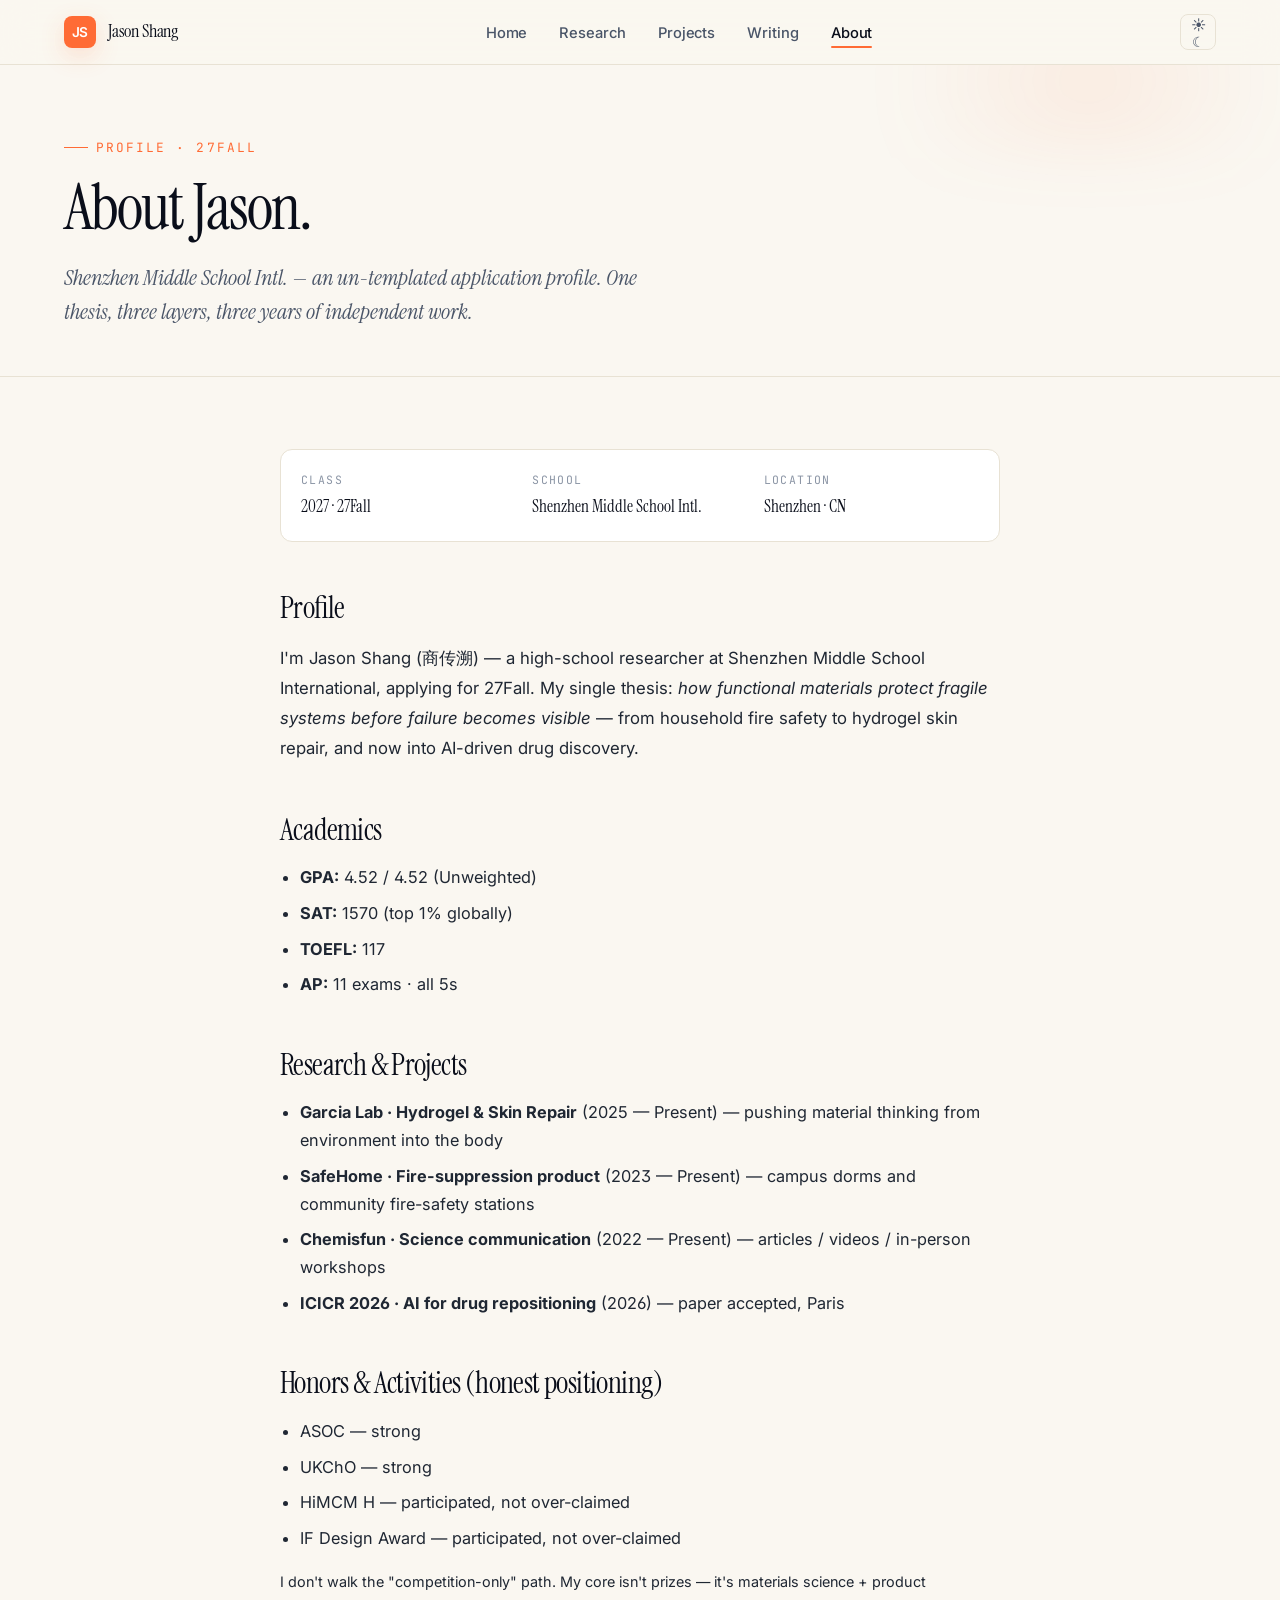
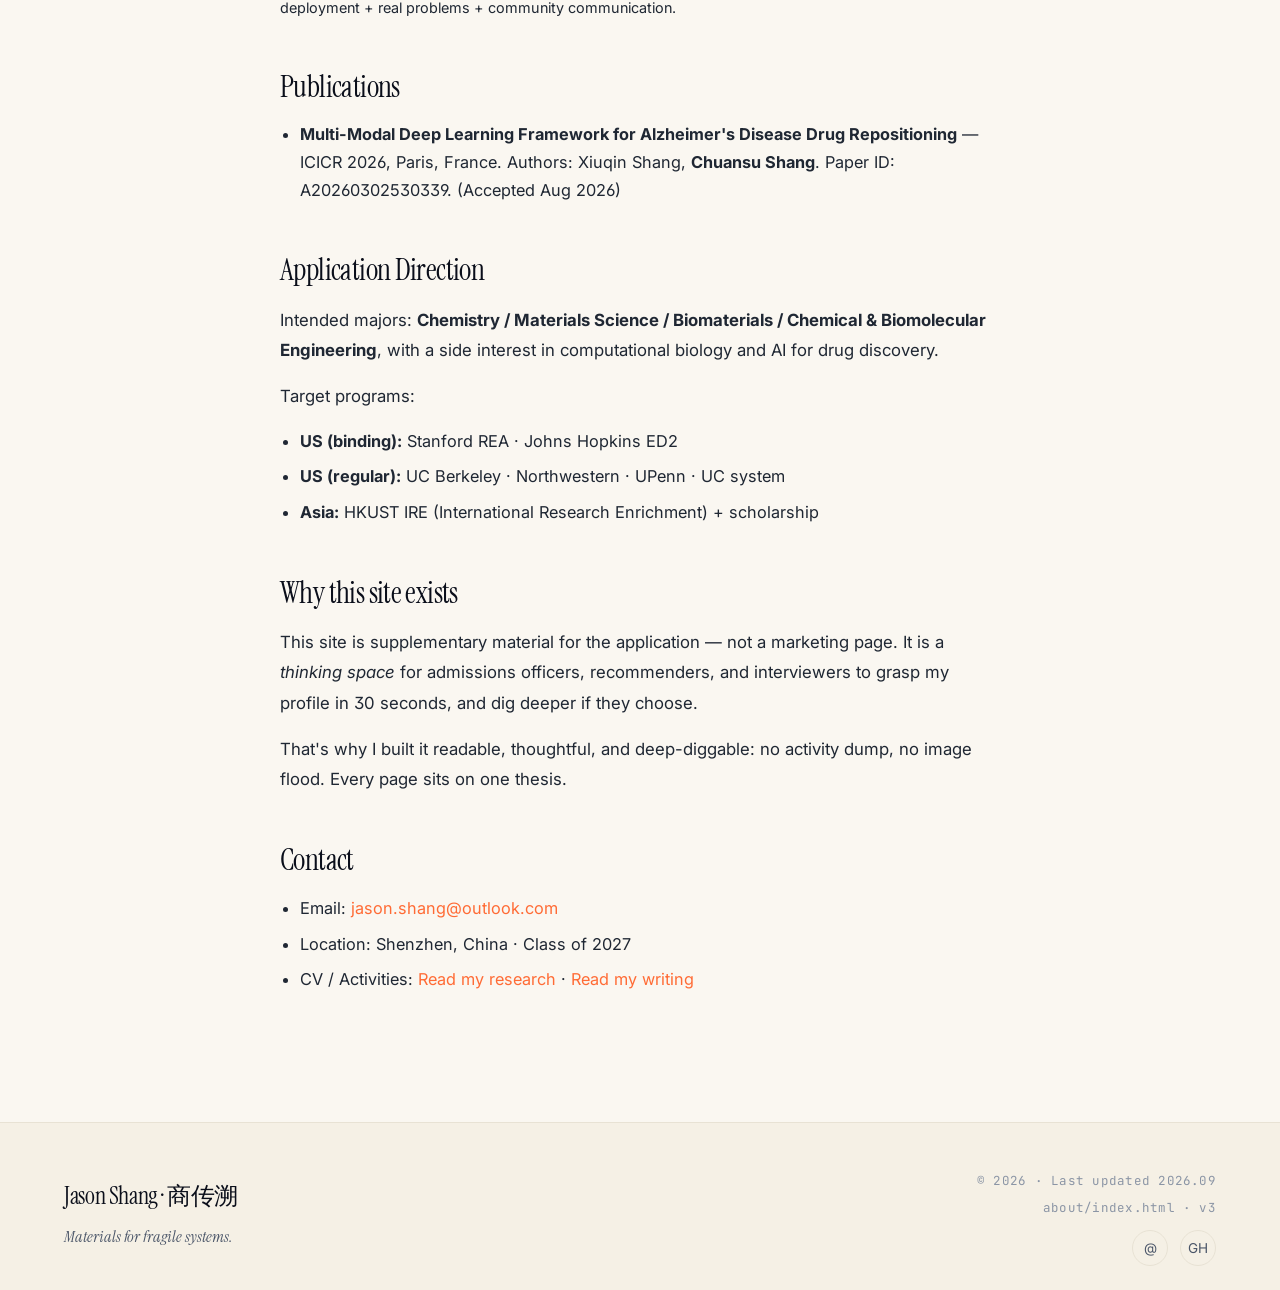
==== commit 3f50d111: "v3 subpages: rewrite all 5 pages in English with new content (ICICR + HKUST IRE + Northwestern + app" ====
--- a/about/index.html
+++ b/about/index.html
@@ -1,55 +1,62 @@
 <!DOCTYPE html>
-<html lang="zh-CN">
+<html lang="en">
 <head>
   <meta charset="UTF-8">
-  <meta name="viewport" content="width=device-width, initial-scale=1.0">
-  <title>About · Jason Shang</title>
-  <meta name="description" content="商传溯（Jason Shang）—— 深中国际部 27Fall 申请者。GPA 4.52 / SAT 1570 / TOEFL 117。" >
-  <meta property="og:title" content="About · Jason Shang">
-  <meta property="og:description" content="商传溯（Jason Shang）——深中国际部 27Fall 申请者。GPA 4.52 / SAT 1570 / TOEFL 117。">
+  <meta name="viewport" content="width=device-width, initial-scale=1.0, viewport-fit=cover">
+  <meta name="theme-color" content="#FAF7F1" media="(prefers-color-scheme: light)">
+  <meta name="theme-color" content="#0A0E1A" media="(prefers-color-scheme: dark)">
+  <title>About · Jason Shang · Materials for Fragile Systems</title>
+  <meta name="description" content="Jason Shang (Chuansu Shang) — Shenzhen Middle School Intl. Class of 2027. GPA 4.52 / SAT 1570 / TOEFL 117 / 11 APs all 5s. Materials science + chemistry + computational drug discovery, 27Fall applicant.">
+  <meta property="og:title" content="About · Jason Shang · Materials for Fragile Systems">
+  <meta property="og:description" content="Shenzhen Middle School Intl. Class of 2027. Materials science, chemistry, AI for drug discovery. 27Fall global applicant.">
   <meta property="og:type" content="website">
   <meta property="og:url" content="https://chuansu-site.shangweilei.workers.dev/about/">
-  <meta property="og:image" content="https://chuansu-site.shangweilei.workers.dev/og-image.jpg">
-  <meta property="og:image:width" content="1200">
-  <meta property="og:image:height" content="630">
+  <meta property="og:image" content="https://chuansu-site.shangweilei.workers.dev/og-image.svg">
   <meta property="og:site_name" content="Jason Shang">
   <meta name="twitter:card" content="summary_large_image">
   <meta name="twitter:title" content="About · Jason Shang">
-  <meta name="twitter:description" content="商传溯（Jason Shang）——深中国际部 27Fall 申请者。GPA 4.52 / SAT 1570 / TOEFL 117。">
-  <meta name="twitter:image" content="https://chuansu-site.shangweilei.workers.dev/og-image.jpg">
+  <meta name="twitter:description" content="Shenzhen Middle School Intl. Class of 2027. 27Fall global applicant.">
+  <meta name="author" content="Jason Shang">
   <link rel="icon" type="image/svg+xml" href="../favicon.svg">
   <link rel="preconnect" href="https://fonts.googleapis.com">
   <link rel="preconnect" href="https://fonts.gstatic.com" crossorigin>
-  <link href="https://fonts.googleapis.com/css2?family=Crimson+Pro:ital,wght@0,400;0,500;0,600;1,400;1,500&family=Inter:wght@400;500;600&family=JetBrains+Mono:wght@400;500&display=swap" rel="stylesheet">
+  <link href="https://fonts.googleapis.com/css2?family=Instrument+Serif:ital@0;1&family=Inter:wght@400;500;600&family=JetBrains+Mono:wght@400;500&display=swap" rel="stylesheet">
   <link rel="stylesheet" href="../assets/css/main.css">
 </head>
 <body>
 
   <nav class="nav">
     <div class="container nav__inner">
-      <a href="../index.html" class="nav__brand">
+      <a href="../index.html" class="nav__brand" aria-label="Jason Shang home">
         <span class="nav__mark">JS</span><span>Jason Shang</span>
       </a>
       <button class="nav__menu-btn" aria-label="Toggle menu" aria-expanded="false">
-        <svg width="18" height="14" viewBox="0 0 18 14" fill="none" stroke="currentColor" stroke-width="1.6"><line x1="0" y1="2" x2="18" y2="2"/><line x1="0" y1="12" x2="18" y2="12"/><line x1="0" y1="7" x2="18" y2="7"/></svg>
+        <svg class="open" width="18" height="14" viewBox="0 0 18 14" fill="none" stroke="currentColor" stroke-width="1.8" stroke-linecap="round"><line x1="2" y1="2" x2="16" y2="2"/><line x1="2" y1="7" x2="16" y2="7"/><line x1="2" y1="12" x2="16" y2="12"/></svg>
+        <svg class="close" width="18" height="18" viewBox="0 0 18 18" fill="none" stroke="currentColor" stroke-width="1.8" stroke-linecap="round"><line x1="3" y1="3" x2="15" y2="15"/><line x1="15" y1="3" x2="3" y2="15"/></svg>
       </button>
       <ul class="nav__links">
         <li><a href="../index.html">Home</a></li>
         <li><a href="../research/index.html">Research</a></li>
-        <li><a href="../projects/safehome/index.html">SafeHome</a></li>
-        <li><a href="../projects/chemisfun/index.html">Chemisfun</a></li>
+        <li><a href="../projects/safehome/index.html">Projects</a></li>
         <li><a href="../writing/index.html">Writing</a></li>
         <li><a href="index.html">About</a></li>
       </ul>
+      <div class="nav__tools">
+        <button class="nav__theme" id="theme-toggle" aria-label="Toggle dark mode">
+          <span class="theme-icon-light">☀</span>
+          <span class="theme-icon-dark">☾</span>
+        </button>
+      </div>
     </div>
   </nav>
 
   <header class="article-head">
-    <div class="container">
+    <div class="container article-head__inner">
       <div class="article-head__kind">Profile · 27Fall</div>
-      <h1 class="article-head__title">About Jason</h1>
+      <h1 class="article-head__title">About Jason.</h1>
       <p class="article-head__lede">
-        深中国际部，一份不模板化的申请画像。
+        Shenzhen Middle School Intl. — an un-templated application profile.
+        One thesis, three layers, three years of independent work.
       </p>
     </div>
   </header>
@@ -57,64 +64,85 @@
   <article class="prose">
 
     <div class="meta-strip">
-      <div class="meta-strip__item"><div class="k">Class</div><div class="v">2027</div></div>
-      <div class="meta-strip__item"><div class="k">School</div><div class="v">Shenzhen Middle School · Intl.</div></div>
-      <div class="meta-strip__item"><div class="v">Shenzhen · CN</div></div>
+      <div class="meta-strip__item"><div class="k">Class</div><div class="v">2027 · 27Fall</div></div>
+      <div class="meta-strip__item"><div class="k">School</div><div class="v">Shenzhen Middle School Intl.</div></div>
+      <div class="meta-strip__item"><div class="k">Location</div><div class="v">Shenzhen · CN</div></div>
     </div>
 
     <h2>Profile</h2>
     <p>
-      我是商传溯（Jason Shang），深圳中学高二国际班，27Fall 美本申请者。
-      主线是<em>用材料科学保护脆弱系统</em>——
-      从灭火到水凝胶，从产品到人性认知。
+      I'm Jason Shang (商传溯) — a high-school researcher at Shenzhen Middle School
+      International, applying for 27Fall. My single thesis:
+      <em>how functional materials protect fragile systems before failure becomes visible</em> —
+      from household fire safety to hydrogel skin repair, and now
+      into AI-driven drug discovery.
     </p>
 
     <h2>Academics</h2>
     <ul>
       <li><strong>GPA:</strong> 4.52 / 4.52 (Unweighted)</li>
-      <li><strong>SAT:</strong> 1570</li>
+      <li><strong>SAT:</strong> 1570 (top 1% globally)</li>
       <li><strong>TOEFL:</strong> 117</li>
       <li><strong>AP:</strong> 11 exams · all 5s</li>
     </ul>
 
     <h2>Research &amp; Projects</h2>
     <ul>
-      <li><strong>Garcia Lab · 水凝胶 / 皮肤修复</strong>（2025 — Present）— 同类材料思维，从环境推向身体</li>
-      <li><strong>SafeHome · 灭火产品</strong>（2023 — Present）— 校园宿舍与社区试点</li>
-      <li><strong>Chemisfun · 化学科普</strong>（2022 — Present）— 公众号 / 视频 / 线下</li>
+      <li><strong>Garcia Lab · Hydrogel &amp; Skin Repair</strong> (2025 — Present) — pushing material thinking from environment into the body</li>
+      <li><strong>SafeHome · Fire-suppression product</strong> (2023 — Present) — campus dorms and community fire-safety stations</li>
+      <li><strong>Chemisfun · Science communication</strong> (2022 — Present) — articles / videos / in-person workshops</li>
+      <li><strong>ICICR 2026 · AI for drug repositioning</strong> (2026) — paper accepted, Paris</li>
     </ul>
 
-    <h2>Honors &amp; Activities (诚实放位)</h2>
+    <h2>Honors &amp; Activities (honest positioning)</h2>
     <ul>
-      <li>ASOC — 强</li>
-      <li>UKChO — 强</li>
-      <li>HiMCM H — 参与，不拔高</li>
-      <li>IF Design Award — 参与，不拔高</li>
+      <li>ASOC — strong</li>
+      <li>UKChO — strong</li>
+      <li>HiMCM H — participated, not over-claimed</li>
+      <li>IF Design Award — participated, not over-claimed</li>
     </ul>
     <p class="muted" style="font-size: 0.9rem;">
-      我不走"竞赛型申请者"路线。我的核心不是奖项，而是材料科学 + 产品落地 + 真实问题 + 社区传播。
+      I don't walk the "competition-only" path. My core isn't prizes — it's
+      materials science + product deployment + real problems + community communication.
     </p>
 
-    <h2>申请方向</h2>
+    <h2>Publications</h2>
+    <ul>
+      <li>
+        <strong>Multi-Modal Deep Learning Framework for Alzheimer's Disease Drug Repositioning</strong>
+        — ICICR 2026, Paris, France. Authors: Xiuqin Shang, <strong>Chuansu Shang</strong>.
+        Paper ID: A20260302530339. (Accepted Aug 2026)
+      </li>
+    </ul>
+
+    <h2>Application Direction</h2>
     <p>
-      化学 / 材料科学 / 生物材料 / NanoBioTechnology。<br>
-      关注的方向：Stanford REA / JHU ED2 / UC Berkeley + UC 系统 / UPenn。
+      Intended majors: <strong>Chemistry / Materials Science / Biomaterials / Chemical &amp; Biomolecular Engineering</strong>,
+      with a side interest in computational biology and AI for drug discovery.
     </p>
+    <p>Target programs:</p>
+    <ul>
+      <li><strong>US (binding):</strong> Stanford REA · Johns Hopkins ED2</li>
+      <li><strong>US (regular):</strong> UC Berkeley · Northwestern · UPenn · UC system</li>
+      <li><strong>Asia:</strong> HKUST IRE (International Research Enrichment) + scholarship</li>
+    </ul>
 
     <h2>Why this site exists</h2>
     <p>
-      这个网站是为美本申请做的辅材，不是营销页——
-      是给招生官、推荐人、面试官打开 30 秒内能 get 到我人设的<em>思考空间</em>。
+      This site is supplementary material for the application — not a marketing page.
+      It is a <em>thinking space</em> for admissions officers, recommenders, and interviewers
+      to grasp my profile in 30 seconds, and dig deeper if they choose.
     </p>
     <p>
-      所以我把它做成可读、可思、可深挖的形式：
-      不堆奖、不堆图，每一页背后都有一条主线。
+      That's why I built it readable, thoughtful, and deep-diggable:
+      no activity dump, no image flood. Every page sits on one thesis.
     </p>
 
     <h2>Contact</h2>
     <ul>
       <li>Email: <a href="mailto:jason.shang@outlook.com">jason.shang@outlook.com</a></li>
-      <li>Location: Shenzhen, China</li>
+      <li>Location: Shenzhen, China · Class of 2027</li>
+      <li>CV / Activities: <a href="research/index.html">Read my research</a> · <a href="writing/index.html">Read my writing</a></li>
     </ul>
 
   </article>
@@ -125,13 +153,36 @@
         <div class="footer__brand">Jason Shang · 商传溯</div>
         <p class="footer__tag">Materials for fragile systems.</p>
       </div>
-      <div class="footer__meta">
-        <div>© 2026 · Last updated 2026.09</div>
-        <div style="margin-top: 6px;">about/index.html</div>
+      <div>
+        <div class="footer__meta">
+          <div>© 2026 · Last updated 2026.09</div>
+          <div style="margin-top: 6px;">about/index.html · v3</div>
+        </div>
+        <div class="footer__social">
+          <a href="mailto:jason.shang@outlook.com" aria-label="Email">@</a>
+          <a href="https://github.com/shangweilei-ops" target="_blank" rel="noopener" aria-label="GitHub">GH</a>
+        </div>
       </div>
     </div>
   </footer>
 
   <script src="../assets/js/main.js"></script>
+  <script>
+    (function() {
+      const root = document.documentElement;
+      const btn = document.getElementById('theme-toggle');
+      const saved = localStorage.getItem('theme');
+      if (saved === 'dark') root.classList.add('dark');
+      if (saved === 'light') root.classList.add('light');
+      if (btn) {
+        btn.addEventListener('click', () => {
+          const isDark = root.classList.contains('dark');
+          root.classList.remove('dark', 'light');
+          if (isDark) { root.classList.add('light'); localStorage.setItem('theme', 'light'); }
+          else { root.classList.add('dark'); localStorage.setItem('theme', 'dark'); }
+        });
+      }
+    })();
+  </script>
 </body>
-</html>+</html>
--- a/assets/css/main.css
+++ b/assets/css/main.css
@@ -1,51 +1,117 @@
 /* ==========================================================================
-   Jason Shang · Personal Site
-   Design tokens: deep navy (academic) + warm ember (human) on paper-white
+   Jason Shang · Personal Site v3
+   Design system — modern academic, warm + youthful
+   Mobile-first · Dark mode · Reduced motion friendly
    ========================================================================== */
 
 :root {
-  /* Color */
-  --c-ink: #0F1B2D;          /* primary ink, deep navy */
-  --c-ink-2: #1B2D45;        /* secondary ink */
-  --c-slate: #4A5868;        /* muted text */
-  --c-mute: #8A95A4;         /* meta text */
-  --c-line: #E5DFD3;         /* hairline divider, warm */
-  --c-line-2: #D8D2C4;
-  --c-paper: #FAF7F1;        /* page background, warm paper */
-  --c-card: #FFFFFF;
-  --c-card-2: #F5F1E8;
-  --c-ember: #D4673A;        /* accent — warm ember */
-  --c-ember-soft: #E8A580;
-  --c-ember-deep: #A04A22;
-  --c-sky: #3B6EA5;          /* secondary accent — research */
-  --c-sky-soft: #C8D6E5;
+  /* Color tokens — light (default) */
+  --c-ink:        #0A0E1A;        /* deep ink */
+  --c-ink-2:      #1F2733;        /* secondary ink */
+  --c-slate:      #4A5568;        /* body text */
+  --c-mute:       #8B95A5;        /* meta text */
+  --c-line:       #E8E2D4;        /* warm hairline */
+  --c-line-2:     #D4CCBA;
+  --c-paper:      #FAF7F1;        /* page bg, warm paper */
+  --c-card:       #FFFFFF;
+  --c-card-2:     #F5F0E5;
+  --c-card-3:     #EFE9D9;
+
+  --c-ember:      #FF6B35;        /* primary accent — warm bright */
+  --c-ember-soft: #FFB89A;
+  --c-ember-deep: #D44A1B;
+  --c-ember-bg:   rgba(255, 107, 53, 0.08);
+
+  --c-blue:       #2563EB;        /* link / icon accent */
+  --c-blue-soft:  #93C5FD;
+  --c-blue-deep:  #1D4ED8;
+
+  --c-green:      #10B981;        /* status / success */
+  --c-violet:     #7C3AED;        /* alt accent */
+  --c-amber:      #F59E0B;        /* warning / warm */
 
   /* Type scale */
-  --f-serif: 'Crimson Pro', 'Source Serif Pro', 'Songti SC', Georgia, serif;
-  --f-sans:  'Inter', 'Source Sans 3', -apple-system, BlinkMacSystemFont, 'PingFang SC', 'Microsoft YaHei', sans-serif;
-  --f-mono:  'JetBrains Mono', 'SF Mono', Menlo, Consolas, monospace;
-
-  /* Spacing */
-  --s-1: 4px;
-  --s-2: 8px;
-  --s-3: 12px;
-  --s-4: 16px;
-  --s-5: 24px;
-  --s-6: 32px;
-  --s-7: 48px;
-  --s-8: 64px;
-  --s-9: 96px;
-  --s-10: 128px;
+  --f-serif:  'Instrument Serif', 'Crimson Pro', Georgia, 'Songti SC', serif;
+  --f-sans:   'Inter', -apple-system, BlinkMacSystemFont, 'PingFang SC', 'Microsoft YaHei', sans-serif;
+  --f-mono:   'JetBrains Mono', 'SF Mono', Menlo, Consolas, monospace;
+
+  /* Spacing (8pt + tailwind-ish) */
+  --s-1: 4px;  --s-2: 8px;  --s-3: 12px; --s-4: 16px;
+  --s-5: 20px; --s-6: 24px; --s-7: 32px; --s-8: 48px;
+  --s-9: 64px; --s-10: 96px; --s-11: 128px;
 
   /* Layout */
-  --container: 1180px;
-  --container-narrow: 780px;
-  --radius: 2px;
-  --radius-lg: 6px;
+  --container:       1200px;
+  --container-narrow: 760px;
+  --radius-sm: 8px;
+  --radius:    12px;
+  --radius-lg: 16px;
+  --radius-xl: 24px;
 
   /* Motion */
-  --ease: cubic-bezier(0.2, 0.8, 0.2, 1);
-  --ease-out: cubic-bezier(0.16, 1, 0.3, 1);
+  --ease:      cubic-bezier(0.2, 0.8, 0.2, 1);
+  --ease-out:  cubic-bezier(0.16, 1, 0.3, 1);
+  --ease-bounce: cubic-bezier(0.34, 1.56, 0.64, 1);
+
+  /* Shadow */
+  --shadow-sm: 0 1px 2px rgba(10, 14, 26, 0.04), 0 1px 3px rgba(10, 14, 26, 0.06);
+  --shadow:    0 4px 12px rgba(10, 14, 26, 0.05), 0 2px 4px rgba(10, 14, 26, 0.04);
+  --shadow-lg: 0 12px 32px rgba(10, 14, 26, 0.08), 0 4px 8px rgba(10, 14, 26, 0.04);
+  --shadow-ember: 0 8px 24px rgba(255, 107, 53, 0.18);
+}
+
+/* ----- Dark mode (auto + manual override) ----- */
+:root.dark {
+  --c-ink:    #F0EBE0;
+  --c-ink-2:  #C9D1D9;
+  --c-slate:  #9BA8B8;
+  --c-mute:   #6B7785;
+  --c-line:   #2A3140;
+  --c-line-2: #3A4250;
+  --c-paper:  #0A0E1A;
+  --c-card:   #131826;
+  --c-card-2: #1A2030;
+  --c-card-3: #232A3C;
+
+  --c-ember:      #FF7E4D;
+  --c-ember-soft: #C45A2F;
+  --c-ember-deep: #FFA37A;
+  --c-ember-bg:   rgba(255, 126, 77, 0.12);
+
+  --c-blue:       #60A5FA;
+  --c-blue-soft:  #1E40AF;
+  --c-blue-deep:  #93C5FD;
+
+  --shadow-sm: 0 1px 2px rgba(0, 0, 0, 0.3);
+  --shadow:    0 4px 12px rgba(0, 0, 0, 0.35);
+  --shadow-lg: 0 12px 32px rgba(0, 0, 0, 0.45);
+  --shadow-ember: 0 8px 24px rgba(255, 126, 77, 0.28);
+}
+
+@media (prefers-color-scheme: dark) {
+  :root:not(.light) {
+    --c-ink:    #F0EBE0;
+    --c-ink-2:  #C9D1D9;
+    --c-slate:  #9BA8B8;
+    --c-mute:   #6B7785;
+    --c-line:   #2A3140;
+    --c-line-2: #3A4250;
+    --c-paper:  #0A0E1A;
+    --c-card:   #131826;
+    --c-card-2: #1A2030;
+    --c-card-3: #232A3C;
+    --c-ember:      #FF7E4D;
+    --c-ember-soft: #C45A2F;
+    --c-ember-deep: #FFA37A;
+    --c-ember-bg:   rgba(255, 126, 77, 0.12);
+    --c-blue:       #60A5FA;
+    --c-blue-soft:  #1E40AF;
+    --c-blue-deep:  #93C5FD;
+    --shadow-sm: 0 1px 2px rgba(0, 0, 0, 0.3);
+    --shadow:    0 4px 12px rgba(0, 0, 0, 0.35);
+    --shadow-lg: 0 12px 32px rgba(0, 0, 0, 0.45);
+    --shadow-ember: 0 8px 24px rgba(255, 126, 77, 0.28);
+  }
 }
 
 /* ==========================================================================
@@ -63,20 +129,22 @@
   -webkit-font-smoothing: antialiased;
   -moz-osx-font-smoothing: grayscale;
   font-feature-settings: 'kern', 'liga', 'calt', 'ss01';
+  overflow-x: hidden;
+  transition: background-color 0.3s var(--ease), color 0.3s var(--ease);
 }
 
 h1, h2, h3, h4, h5, h6 {
   font-family: var(--f-serif);
-  font-weight: 600;
+  font-weight: 400;
   letter-spacing: -0.01em;
-  line-height: 1.18;
+  line-height: 1.15;
   margin: 0 0 var(--s-5);
   color: var(--c-ink);
 }
-h1 { font-size: clamp(2.4rem, 5vw, 4.2rem); letter-spacing: -0.025em; }
-h2 { font-size: clamp(1.7rem, 3vw, 2.4rem); letter-spacing: -0.015em; }
-h3 { font-size: 1.35rem; }
-h4 { font-size: 1.1rem; }
+h1 { font-size: clamp(2.4rem, 7vw, 4.6rem); letter-spacing: -0.03em; line-height: 1.04; }
+h2 { font-size: clamp(1.7rem, 4vw, 2.6rem); letter-spacing: -0.02em; line-height: 1.18; }
+h3 { font-size: 1.4rem; font-weight: 500; }
+h4 { font-size: 1.15rem; font-weight: 500; }
 
 p { margin: 0 0 var(--s-4); }
 
@@ -85,13 +153,19 @@
   text-decoration: none;
   transition: color 0.2s var(--ease);
 }
-a:hover {
-  color: var(--c-ember-deep);
-}
+a:hover { color: var(--c-ember-deep); }
 
 img { max-width: 100%; height: auto; display: block; }
 
 ::selection { background: var(--c-ember); color: white; }
+
+button {
+  font-family: inherit;
+  cursor: pointer;
+  background: none;
+  border: 0;
+  color: inherit;
+}
 
 /* ==========================================================================
    Layout
@@ -102,10 +176,17 @@
   margin: 0 auto;
   padding: 0 var(--s-5);
 }
+@media (min-width: 768px) {
+  .container { padding: 0 var(--s-6); }
+}
 .container--narrow { max-width: var(--container-narrow); }
 
 .section { padding: var(--s-9) 0; }
+@media (max-width: 768px) {
+  .section { padding: var(--s-8) 0; }
+}
 .section--tight { padding: var(--s-7) 0; }
+.section--paper { background: var(--c-card-2); }
 .section-divider {
   border: 0;
   border-top: 1px solid var(--c-line);
@@ -119,99 +200,138 @@
   position: sticky;
   top: 0;
   z-index: 50;
-  background: rgba(250, 247, 241, 0.92);
-  backdrop-filter: saturate(140%) blur(12px);
-  -webkit-backdrop-filter: saturate(140%) blur(12px);
+  background: color-mix(in srgb, var(--c-paper) 88%, transparent);
+  backdrop-filter: saturate(180%) blur(16px);
+  -webkit-backdrop-filter: saturate(180%) blur(16px);
   border-bottom: 1px solid var(--c-line);
+  transition: background-color 0.3s var(--ease);
 }
 .nav__inner {
   display: flex;
   align-items: center;
   justify-content: space-between;
   height: 64px;
+  gap: var(--s-4);
 }
 .nav__brand {
   display: flex;
   align-items: center;
   gap: var(--s-3);
+  color: var(--c-ink);
+  font-family: var(--f-serif);
+  font-weight: 500;
+  font-size: 1.1rem;
+  letter-spacing: -0.01em;
   border-bottom: 0;
-  color: var(--c-ink);
-  font-family: var(--f-serif);
-  font-weight: 600;
-  font-size: 1.05rem;
-  letter-spacing: -0.005em;
 }
 .nav__brand:hover { color: var(--c-ember); border-bottom: 0; }
 .nav__mark {
-  width: 28px;
-  height: 28px;
+  width: 32px;
+  height: 32px;
   display: grid;
   place-items: center;
-  border: 1.5px solid var(--c-ink);
-  border-radius: 50%;
-  font-family: var(--f-serif);
+  background: var(--c-ember);
+  border-radius: 8px;
+  font-family: var(--f-sans);
   font-weight: 600;
   font-size: 0.85rem;
-  color: var(--c-ink);
+  color: white;
+  letter-spacing: -0.02em;
+  box-shadow: var(--shadow-ember);
 }
 .nav__links {
   display: flex;
-  gap: var(--s-6);
+  gap: var(--s-7);
   list-style: none;
   margin: 0;
   padding: 0;
+  align-items: center;
 }
 .nav__links a {
   font-size: 0.92rem;
   color: var(--c-slate);
   font-weight: 500;
-  letter-spacing: 0.01em;
+  letter-spacing: -0.005em;
   text-decoration: none !important;
-  border-bottom: 1px solid transparent;
-  padding-bottom: 2px;
+  border-bottom: 0;
+  padding: 4px 0;
+  position: relative;
   transition: color 0.2s var(--ease);
 }
+.nav__links a::after {
+  content: '';
+  position: absolute;
+  left: 0; right: 0; bottom: -2px;
+  height: 2px;
+  background: var(--c-ember);
+  border-radius: 1px;
+  transform: scaleX(0);
+  transform-origin: left;
+  transition: transform 0.3s var(--ease-out);
+}
 .nav__links a:hover {
-  color: var(--c-ember);
+  color: var(--c-ink);
   text-decoration: none !important;
 }
-.nav__links a.is-active {
-  color: var(--c-ink);
-  border-bottom-color: var(--c-ember);
-  text-decoration: none !important;
-}
+.nav__links a:hover::after,
+.nav__links a.is-active::after {
+  transform: scaleX(1);
+}
+.nav__links a.is-active { color: var(--c-ink); }
+
+.nav__tools {
+  display: flex;
+  align-items: center;
+  gap: var(--s-2);
+}
+.nav__theme {
+  width: 36px; height: 36px;
+  display: grid; place-items: center;
+  border-radius: 8px;
+  border: 1px solid var(--c-line);
+  color: var(--c-slate);
+  font-size: 0.9rem;
+  transition: all 0.2s var(--ease);
+}
+.nav__theme:hover { color: var(--c-ember); border-color: var(--c-ember); }
 .nav__menu-btn { display: none; }
 
 @media (max-width: 768px) {
   .nav__menu-btn {
     display: grid;
     place-items: center;
-    width: 40px;
-    height: 40px;
-    background: none;
+    width: 40px; height: 40px;
     border: 1px solid var(--c-line);
-    border-radius: var(--radius);
-    cursor: pointer;
+    border-radius: 8px;
+    color: var(--c-ink);
   }
+  .nav__menu-btn:hover { color: var(--c-ember); border-color: var(--c-ember); }
+  .nav__menu-btn .open { display: block; }
+  .nav__menu-btn .close { display: none; }
+  .nav__menu-btn.is-open .open { display: none; }
+  .nav__menu-btn.is-open .close { display: block; }
+
   .nav__links {
     position: fixed;
-    top: 64px;
-    right: 0;
-    left: 0;
+    inset: 64px 0 0 0;
     flex-direction: column;
     gap: 0;
     background: var(--c-paper);
-    border-bottom: 1px solid var(--c-line);
-    padding: var(--s-3) 0;
-    transform: translateY(-110%);
-    transition: transform 0.3s var(--ease);
+    padding: var(--s-5) var(--s-5) var(--s-7);
+    transform: translateX(100%);
+    transition: transform 0.4s var(--ease-out);
+    align-items: stretch;
+    overflow-y: auto;
   }
-  .nav__links.is-open { transform: translateY(0); }
+  .nav__links.is-open { transform: translateX(0); }
   .nav__links a {
     display: block;
-    padding: var(--s-3) var(--s-5);
-    border-bottom: 0;
+    padding: var(--s-4) var(--s-3);
+    font-size: 1.2rem;
+    font-family: var(--f-serif);
+    border-radius: 0;
   }
+  .nav__links a::after { display: none; }
 }
 
 /* ==========================================================================
@@ -229,14 +349,26 @@
   position: absolute;
   inset: 0;
   background-image:
-    linear-gradient(to right, rgba(15, 27, 45, 0.025) 1px, transparent 1px),
-    linear-gradient(to bottom, rgba(15, 27, 45, 0.025) 1px, transparent 1px);
+    linear-gradient(to right, color-mix(in srgb, var(--c-ink) 3%, transparent) 1px, transparent 1px),
+    linear-gradient(to bottom, color-mix(in srgb, var(--c-ink) 3%, transparent) 1px, transparent 1px);
   background-size: 32px 32px;
   pointer-events: none;
-  mask-image: radial-gradient(ellipse at center, black 30%, transparent 75%);
-  -webkit-mask-image: radial-gradient(ellipse at center, black 30%, transparent 75%);
-}
-.hero__inner { position: relative; }
+  mask-image: radial-gradient(ellipse 80% 60% at 50% 40%, black 30%, transparent 80%);
+  -webkit-mask-image: radial-gradient(ellipse 80% 60% at 50% 40%, black 30%, transparent 80%);
+}
+.hero::after {
+  /* soft ember glow */
+  content: '';
+  position: absolute;
+  top: -10%;
+  right: -10%;
+  width: 60%;
+  height: 60%;
+  background: radial-gradient(circle, var(--c-ember-bg) 0%, transparent 60%);
+  pointer-events: none;
+  filter: blur(20px);
+}
+.hero__inner { position: relative; z-index: 1; }
 .hero__eyebrow {
   display: inline-flex;
   align-items: center;
@@ -248,29 +380,38 @@
   text-transform: uppercase;
   color: var(--c-ember-deep);
   margin-bottom: var(--s-5);
-}
-.hero__eyebrow::before {
-  content: '';
-  width: 32px;
-  height: 1px;
+  padding: 6px 12px;
+  background: var(--c-ember-bg);
+  border-radius: 999px;
+  border: 1px solid color-mix(in srgb, var(--c-ember) 20%, transparent);
+}
+.hero__eyebrow .dot {
+  width: 6px; height: 6px;
   background: var(--c-ember);
+  border-radius: 50%;
+  box-shadow: 0 0 0 4px var(--c-ember-bg);
+  animation: pulse 2s var(--ease) infinite;
+}
+@keyframes pulse {
+  0%, 100% { transform: scale(1); opacity: 1; }
+  50% { transform: scale(1.2); opacity: 0.7; }
 }
 .hero__title {
-  font-size: clamp(2.6rem, 6vw, 4.8rem);
-  font-weight: 500;
-  line-height: 1.06;
-  letter-spacing: -0.03em;
+  font-size: clamp(2.8rem, 7.5vw, 5.2rem);
+  font-weight: 400;
+  line-height: 1.02;
+  letter-spacing: -0.04em;
   margin-bottom: var(--s-6);
-  max-width: 14ch;
+  max-width: 16ch;
 }
 .hero__title em {
   font-style: italic;
   color: var(--c-ember);
-  font-weight: 500;
+  font-weight: 400;
 }
 .hero__sub {
   font-family: var(--f-serif);
-  font-size: clamp(1.1rem, 1.6vw, 1.35rem);
+  font-size: clamp(1.15rem, 1.8vw, 1.45rem);
   font-style: italic;
   color: var(--c-slate);
   max-width: 56ch;
@@ -280,10 +421,10 @@
 .hero__meta {
   display: grid;
   grid-template-columns: repeat(4, 1fr);
-  gap: var(--s-6);
-  padding-top: var(--s-6);
+  gap: var(--s-5);
+  padding: var(--s-6) 0 0;
   border-top: 1px solid var(--c-line);
-  max-width: 720px;
+  max-width: 760px;
 }
 .hero__meta-item {
   display: flex;
@@ -299,12 +440,103 @@
 }
 .hero__meta-val {
   font-family: var(--f-serif);
-  font-size: 1.05rem;
-  color: var(--c-ink);
-  font-weight: 600;
+  font-size: 1.1rem;
+  color: var(--c-ink);
+  font-weight: 500;
+  letter-spacing: -0.01em;
 }
 @media (max-width: 640px) {
-  .hero__meta { grid-template-columns: repeat(2, 1fr); }
+  .hero { padding: var(--s-8) 0 var(--s-7); }
+  .hero__meta { grid-template-columns: repeat(2, 1fr); gap: var(--s-4); }
+}
+
+/* ==========================================================================
+   Publication highlight (ICICR 2026)
+   ========================================================================== */
+.pub-highlight {
+  padding: var(--s-8) 0;
+  background: var(--c-card-2);
+  border-bottom: 1px solid var(--c-line);
+}
+.pub-highlight__inner {
+  display: grid;
+  grid-template-columns: auto 1fr auto;
+  align-items: center;
+  gap: var(--s-6);
+  padding: var(--s-5) var(--s-6);
+  background: var(--c-card);
+  border: 1px solid color-mix(in srgb, var(--c-ember) 25%, var(--c-line));
+  border-radius: var(--radius);
+  box-shadow: var(--shadow);
+  transition: transform 0.3s var(--ease), box-shadow 0.3s var(--ease);
+}
+.pub-highlight__inner:hover {
+  transform: translateY(-2px);
+  box-shadow: var(--shadow-lg);
+}
+.pub-highlight__badge {
+  display: flex;
+  align-items: center;
+  justify-content: center;
+  width: 56px; height: 56px;
+  background: var(--c-ember);
+  border-radius: var(--radius);
+  color: white;
+  font-family: var(--f-serif);
+  font-size: 1.6rem;
+  font-weight: 500;
+  box-shadow: var(--shadow-ember);
+}
+.pub-highlight__body { min-width: 0; }
+.pub-highlight__kind {
+  display: inline-flex;
+  align-items: center;
+  gap: var(--s-2);
+  font-family: var(--f-mono);
+  font-size: 0.72rem;
+  letter-spacing: 0.14em;
+  text-transform: uppercase;
+  color: var(--c-ember-deep);
+  margin-bottom: var(--s-2);
+}
+.pub-highlight__title {
+  font-family: var(--f-serif);
+  font-size: clamp(1.15rem, 2vw, 1.45rem);
+  font-weight: 500;
+  letter-spacing: -0.015em;
+  margin: 0 0 var(--s-2);
+  color: var(--c-ink);
+  line-height: 1.3;
+}
+.pub-highlight__meta {
+  font-family: var(--f-mono);
+  font-size: 0.8rem;
+  color: var(--c-slate);
+  letter-spacing: 0.02em;
+}
+.pub-highlight__cta {
+  display: inline-flex;
+  align-items: center;
+  gap: var(--s-2);
+  padding: 10px 18px;
+  background: var(--c-ink);
+  color: var(--c-paper);
+  border-radius: 999px;
+  font-weight: 500;
+  font-size: 0.9rem;
+  white-space: nowrap;
+  border-bottom: 0;
+  transition: background 0.2s var(--ease), transform 0.2s var(--ease);
+}
+.pub-highlight__cta:hover {
+  background: var(--c-ember);
+  color: white;
+  transform: translateX(2px);
+}
+@media (max-width: 720px) {
+  .pub-highlight__inner { grid-template-columns: 1fr; text-align: left; gap: var(--s-4); }
+  .pub-highlight__badge { width: 44px; height: 44px; font-size: 1.2rem; }
+  .pub-highlight__cta { justify-self: start; }
 }
 
 /* ==========================================================================
@@ -321,14 +553,27 @@
   font-size: 0.72rem;
   letter-spacing: 0.06em;
   text-transform: uppercase;
-  padding: 4px 10px;
+  padding: 5px 10px;
   border: 1px solid var(--c-line-2);
   border-radius: 999px;
   color: var(--c-slate);
   background: var(--c-card-2);
 }
-.tag--ember { color: var(--c-ember-deep); border-color: var(--c-ember-soft); background: rgba(212, 103, 58, 0.06); }
-.tag--sky   { color: var(--c-sky); border-color: var(--c-sky-soft); background: rgba(59, 110, 165, 0.05); }
+.tag--ember {
+  color: var(--c-ember-deep);
+  border-color: color-mix(in srgb, var(--c-ember) 40%, transparent);
+  background: var(--c-ember-bg);
+}
+.tag--sky {
+  color: var(--c-blue-deep);
+  border-color: color-mix(in srgb, var(--c-blue) 40%, transparent);
+  background: color-mix(in srgb, var(--c-blue) 8%, transparent);
+}
+.tag--green {
+  color: var(--c-green);
+  border-color: color-mix(in srgb, var(--c-green) 40%, transparent);
+  background: color-mix(in srgb, var(--c-green) 8%, transparent);
+}
 
 /* ==========================================================================
    Section header
@@ -347,16 +592,26 @@
   text-transform: uppercase;
   color: var(--c-ember);
   font-weight: 500;
+  display: inline-flex;
+  align-items: center;
+  gap: var(--s-2);
+}
+.section-head__num::before {
+  content: '';
+  width: 24px;
+  height: 1px;
+  background: var(--c-ember);
 }
 .section-head__title {
-  font-size: clamp(1.8rem, 3vw, 2.6rem);
-  font-weight: 500;
-  letter-spacing: -0.02em;
+  font-size: clamp(1.9rem, 3.5vw, 2.8rem);
+  font-weight: 400;
+  letter-spacing: -0.025em;
   margin: 0;
+  line-height: 1.1;
 }
 .section-head__lede {
   font-family: var(--f-serif);
-  font-size: 1.15rem;
+  font-size: 1.2rem;
   font-style: italic;
   color: var(--c-slate);
   line-height: 1.55;
@@ -364,73 +619,90 @@
 }
 
 /* ==========================================================================
-   The Three Layers (主线的三层)
+   The Three Layers
    ========================================================================== */
 .layers {
   display: grid;
   grid-template-columns: repeat(3, 1fr);
-  gap: 0;
+  gap: var(--s-4);
+}
+.layer {
+  padding: var(--s-7) var(--s-6);
   border: 1px solid var(--c-line);
   border-radius: var(--radius-lg);
-  overflow: hidden;
   background: var(--c-card);
-}
-.layer {
-  padding: var(--s-7) var(--s-6);
-  border-right: 1px solid var(--c-line);
   position: relative;
-}
-.layer:last-child { border-right: 0; }
+  transition: transform 0.4s var(--ease), border-color 0.4s var(--ease), box-shadow 0.4s var(--ease);
+}
+.layer:hover {
+  transform: translateY(-4px);
+  border-color: color-mix(in srgb, var(--c-ember) 40%, var(--c-line));
+  box-shadow: var(--shadow-lg);
+}
 .layer__num {
   font-family: var(--f-mono);
   font-size: 0.75rem;
-  letter-spacing: 0.14em;
+  letter-spacing: 0.16em;
   color: var(--c-ember);
   margin-bottom: var(--s-3);
-}
+  display: inline-flex;
+  align-items: center;
+  gap: var(--s-2);
+}
+.layer__num::before {
+  content: '';
+  width: 8px; height: 8px;
+  background: var(--c-ember);
+  border-radius: 50%;
+}
+.layer--02 .layer__num { color: var(--c-blue); }
+.layer--02 .layer__num::before { background: var(--c-blue); }
+.layer--03 .layer__num { color: var(--c-green); }
+.layer--03 .layer__num::before { background: var(--c-green); }
+
 .layer__title {
-  font-size: 1.5rem;
+  font-size: 1.6rem;
   margin-bottom: var(--s-3);
-  font-weight: 600;
+  font-weight: 500;
+  letter-spacing: -0.02em;
 }
 .layer__question {
   font-family: var(--f-serif);
   font-style: italic;
   color: var(--c-slate);
   margin-bottom: var(--s-5);
-  font-size: 1.02rem;
+  font-size: 1.05rem;
   line-height: 1.5;
 }
 .layer__body {
   font-size: 0.95rem;
   color: var(--c-ink-2);
-  line-height: 1.65;
+  line-height: 1.7;
+  margin-bottom: var(--s-5);
 }
 .layer__examples {
   list-style: none;
   padding: 0;
-  margin: var(--s-5) 0 0;
+  margin: 0;
   display: flex;
   flex-direction: column;
   gap: var(--s-2);
 }
 .layer__examples li {
   font-family: var(--f-mono);
-  font-size: 0.85rem;
+  font-size: 0.82rem;
   color: var(--c-slate);
   padding-left: var(--s-4);
   position: relative;
 }
 .layer__examples li::before {
-  content: '—';
+  content: '→';
   position: absolute;
   left: 0;
   color: var(--c-ember);
 }
 @media (max-width: 880px) {
-  .layers { grid-template-columns: 1fr; }
-  .layer { border-right: 0; border-bottom: 1px solid var(--c-line); }
-  .layer:last-child { border-bottom: 0; }
+  .layers { grid-template-columns: 1fr; gap: var(--s-3); }
 }
 
 /* ==========================================================================
@@ -438,15 +710,15 @@
    ========================================================================== */
 .pullquote {
   font-family: var(--f-serif);
-  font-size: clamp(1.4rem, 2.4vw, 2rem);
-  line-height: 1.35;
+  font-size: clamp(1.5rem, 3vw, 2.2rem);
+  line-height: 1.32;
   font-style: italic;
   color: var(--c-ink);
   border-left: 3px solid var(--c-ember);
-  padding: var(--s-4) 0 var(--s-4) var(--s-6);
+  padding: var(--s-5) 0 var(--s-5) var(--s-6);
   margin: var(--s-7) 0;
   max-width: 820px;
-  letter-spacing: -0.01em;
+  letter-spacing: -0.015em;
 }
 .pullquote__cite {
   display: block;
@@ -460,43 +732,58 @@
 }
 
 /* ==========================================================================
-   Research / Project card
+   Featured Work card
    ========================================================================== */
 .work-grid {
   display: grid;
   grid-template-columns: repeat(2, 1fr);
-  gap: var(--s-6);
-}
-@media (max-width: 800px) { .work-grid { grid-template-columns: 1fr; } }
+  gap: var(--s-5);
+}
+@media (max-width: 800px) { .work-grid { grid-template-columns: 1fr; gap: var(--s-4); } }
 
 .work-card {
   position: relative;
   display: flex;
   flex-direction: column;
-  padding: var(--s-6);
+  padding: 0;
   background: var(--c-card);
   border: 1px solid var(--c-line);
   border-radius: var(--radius-lg);
   text-decoration: none;
   color: inherit;
-  transition: transform 0.3s var(--ease), border-color 0.3s var(--ease), box-shadow 0.3s var(--ease);
+  overflow: hidden;
+  transition: transform 0.4s var(--ease), border-color 0.4s var(--ease), box-shadow 0.4s var(--ease);
 }
 .work-card:hover {
-  transform: translateY(-3px);
-  border-color: var(--c-ember);
-  box-shadow: 0 12px 36px -16px rgba(212, 103, 58, 0.25);
+  transform: translateY(-4px);
+  border-color: color-mix(in srgb, var(--c-ember) 40%, var(--c-line));
+  box-shadow: var(--shadow-lg);
   color: inherit;
 }
+.work-card__media {
+  position: relative;
+  aspect-ratio: 16 / 10;
+  overflow: hidden;
+  background: var(--c-card-2);
+}
+.work-card__thumb {
+  width: 100%;
+  height: 100%;
+  object-fit: cover;
+  transition: transform 0.6s var(--ease-out);
+}
+.work-card:hover .work-card__thumb { transform: scale(1.05); }
+.work-card__body { padding: var(--s-5) var(--s-5) var(--s-5); flex: 1; display: flex; flex-direction: column; }
 .work-card__kind {
   display: flex;
   align-items: center;
-  gap: var(--s-3);
+  gap: var(--s-2);
   font-family: var(--f-mono);
   font-size: 0.72rem;
   letter-spacing: 0.14em;
   text-transform: uppercase;
   color: var(--c-mute);
-  margin-bottom: var(--s-4);
+  margin-bottom: var(--s-3);
 }
 .work-card__kind::before {
   content: '';
@@ -505,32 +792,33 @@
   border-radius: 50%;
   background: var(--c-ember);
 }
-.work-card__kind--research::before { background: var(--c-sky); }
+.work-card__kind--research::before { background: var(--c-blue); }
 .work-card__kind--product::before  { background: var(--c-ember); }
-.work-card__kind--community::before{ background: var(--c-ink); }
+.work-card__kind--community::before{ background: var(--c-green); }
 
 .work-card__title {
   font-size: 1.6rem;
   margin: 0 0 var(--s-3);
-  font-weight: 600;
-  letter-spacing: -0.015em;
+  font-weight: 500;
+  letter-spacing: -0.02em;
+  line-height: 1.2;
 }
 .work-card__lede {
   font-family: var(--f-serif);
   font-style: italic;
   color: var(--c-slate);
-  font-size: 1.02rem;
+  font-size: 1.05rem;
   line-height: 1.5;
-  margin-bottom: var(--s-5);
+  margin-bottom: var(--s-4);
 }
 .work-card__excerpt {
   font-size: 0.93rem;
   color: var(--c-ink-2);
-  line-height: 1.65;
+  line-height: 1.7;
   margin-bottom: var(--s-5);
   flex: 1;
 }
-.work-card__meta {
+.work-card__foot {
   display: flex;
   justify-content: space-between;
   align-items: center;
@@ -542,18 +830,18 @@
   letter-spacing: 0.05em;
 }
 .work-card__arrow {
-  width: 28px;
-  height: 28px;
+  width: 32px; height: 32px;
   border-radius: 50%;
-  border: 1px solid var(--c-line-2);
-  display: grid;
-  place-items: center;
-  transition: background 0.2s var(--ease), color 0.2s var(--ease), border-color 0.2s var(--ease);
+  background: var(--c-card-2);
+  display: grid; place-items: center;
+  font-size: 0.95rem;
+  color: var(--c-ink);
+  transition: all 0.3s var(--ease);
 }
 .work-card:hover .work-card__arrow {
   background: var(--c-ember);
   color: white;
-  border-color: var(--c-ember);
+  transform: translateX(4px);
 }
 
 /* ==========================================================================
@@ -562,36 +850,90 @@
 .stat-strip {
   display: grid;
   grid-template-columns: repeat(4, 1fr);
-  gap: 0;
-  border-top: 1px solid var(--c-line);
-  border-bottom: 1px solid var(--c-line);
-  padding: var(--s-6) 0;
+  gap: var(--s-4);
 }
 .stat {
-  padding: 0 var(--s-5);
-  border-right: 1px solid var(--c-line);
-}
-.stat:last-child { border-right: 0; }
+  padding: var(--s-5) var(--s-5);
+  background: var(--c-card);
+  border: 1px solid var(--c-line);
+  border-radius: var(--radius-lg);
+  transition: transform 0.3s var(--ease), border-color 0.3s var(--ease);
+}
+.stat:hover { transform: translateY(-2px); border-color: color-mix(in srgb, var(--c-ember) 40%, var(--c-line)); }
 .stat__num {
   font-family: var(--f-serif);
-  font-size: clamp(2rem, 3vw, 2.8rem);
-  font-weight: 600;
-  color: var(--c-ink);
-  letter-spacing: -0.02em;
+  font-size: clamp(2.2rem, 3.5vw, 3.2rem);
+  font-weight: 400;
+  color: var(--c-ink);
+  letter-spacing: -0.03em;
   line-height: 1;
   margin-bottom: var(--s-3);
 }
 .stat__num--ember { color: var(--c-ember); }
-.stat__num--sky { color: var(--c-sky); }
+.stat__num--sky   { color: var(--c-blue); }
+.stat__num--green { color: var(--c-green); }
 .stat__label {
   font-size: 0.88rem;
   color: var(--c-slate);
   line-height: 1.4;
 }
 @media (max-width: 700px) {
-  .stat-strip { grid-template-columns: repeat(2, 1fr); gap: var(--s-4); }
-  .stat { border-right: 0; padding: var(--s-3); }
-}
+  .stat-strip { grid-template-columns: repeat(2, 1fr); }
+}
+
+/* ==========================================================================
+   Schools grid (NEW in v3)
+   ========================================================================== */
+.schools {
+  display: grid;
+  grid-template-columns: repeat(4, 1fr);
+  gap: var(--s-3);
+}
+.school {
+  display: flex;
+  align-items: center;
+  gap: var(--s-3);
+  padding: var(--s-4) var(--s-5);
+  background: var(--c-card);
+  border: 1px solid var(--c-line);
+  border-radius: var(--radius);
+  text-decoration: none;
+  color: var(--c-ink);
+  transition: all 0.3s var(--ease);
+  border-bottom: 0;
+}
+.school:hover {
+  transform: translateY(-2px);
+  border-color: var(--c-ember);
+  background: var(--c-card-2);
+  color: var(--c-ink);
+  box-shadow: var(--shadow);
+}
+.school__name {
+  font-family: var(--f-serif);
+  font-size: 1.1rem;
+  font-weight: 500;
+  letter-spacing: -0.01em;
+  flex: 1;
+  min-width: 0;
+}
+.school__round {
+  font-family: var(--f-mono);
+  font-size: 0.7rem;
+  letter-spacing: 0.1em;
+  text-transform: uppercase;
+  color: var(--c-mute);
+  padding: 3px 8px;
+  background: var(--c-card-2);
+  border-radius: 4px;
+  white-space: nowrap;
+}
+.school__round--rea { color: var(--c-ember-deep); background: var(--c-ember-bg); }
+.school__round--ed  { color: var(--c-blue-deep); background: color-mix(in srgb, var(--c-blue) 8%, transparent); }
+.school__round--rd  { color: var(--c-green); background: color-mix(in srgb, var(--c-green) 8%, transparent); }
+.school__round--ea  { color: var(--c-violet); background: color-mix(in srgb, var(--c-violet) 8%, transparent); }
+@media (max-width: 800px) { .schools { grid-template-columns: repeat(2, 1fr); } }
+@media (max-width: 420px) { .schools { grid-template-columns: 1fr; } }
 
 /* ==========================================================================
    Timeline
@@ -611,13 +953,20 @@
   content: '';
   position: absolute;
   left: calc(var(--s-6) * -1 - 5px);
-  top: 6px;
+  top: 8px;
   width: 11px;
   height: 11px;
   border-radius: 50%;
   background: var(--c-paper);
   border: 2px solid var(--c-ember);
-}
+  transition: background 0.3s var(--ease);
+}
+.tl-item:hover::before { background: var(--c-ember); }
+.tl-item--blue::before { border-color: var(--c-blue); }
+.tl-item--blue:hover::before { background: var(--c-blue); }
+.tl-item--green::before { border-color: var(--c-green); }
+.tl-item--green:hover::before { background: var(--c-green); }
+
 .tl-item__date {
   font-family: var(--f-mono);
   font-size: 0.78rem;
@@ -626,15 +975,19 @@
   color: var(--c-ember-deep);
   margin-bottom: var(--s-2);
 }
+.tl-item--blue .tl-item__date { color: var(--c-blue-deep); }
+.tl-item--green .tl-item__date { color: var(--c-green); }
+
 .tl-item__title {
-  font-size: 1.2rem;
+  font-size: 1.25rem;
   margin-bottom: var(--s-2);
-  font-weight: 600;
+  font-weight: 500;
+  letter-spacing: -0.01em;
 }
 .tl-item__body {
   font-size: 0.95rem;
   color: var(--c-slate);
-  line-height: 1.65;
+  line-height: 1.7;
   max-width: 640px;
 }
 
@@ -649,22 +1002,25 @@
   padding: var(--s-5) 0;
   border-bottom: 1px solid var(--c-line);
   align-items: start;
-}
+  transition: padding 0.2s var(--ease);
+}
+.essay:hover { padding-left: var(--s-2); }
 .essay:first-child { border-top: 1px solid var(--c-line); }
 .essay__date {
   font-family: var(--f-mono);
   font-size: 0.82rem;
   letter-spacing: 0.08em;
   color: var(--c-mute);
+  padding-top: 2px;
 }
 .essay__title {
-  font-size: 1.25rem;
+  font-size: 1.3rem;
   margin: 0 0 var(--s-2);
-  font-weight: 600;
-  letter-spacing: -0.01em;
-}
-.essay__title a { color: var(--c-ink); border-bottom: 1px solid transparent; }
-.essay__title a:hover { color: var(--c-ember); border-bottom-color: var(--c-ember); }
+  font-weight: 500;
+  letter-spacing: -0.015em;
+}
+.essay__title a { color: var(--c-ink); border-bottom: 0; }
+.essay__title a:hover { color: var(--c-ember); }
 .essay__excerpt {
   color: var(--c-slate);
   font-size: 0.95rem;
@@ -681,7 +1037,7 @@
 .footer {
   border-top: 1px solid var(--c-line);
   background: var(--c-card-2);
-  padding: var(--s-7) 0 var(--s-6);
+  padding: var(--s-8) 0 var(--s-6);
   margin-top: var(--s-9);
 }
 .footer__inner {
@@ -693,17 +1049,18 @@
 }
 .footer__brand {
   font-family: var(--f-serif);
-  font-size: 1.4rem;
-  font-weight: 600;
+  font-size: 1.5rem;
+  font-weight: 500;
   color: var(--c-ink);
   margin-bottom: var(--s-2);
+  letter-spacing: -0.015em;
 }
 .footer__tag {
   font-family: var(--f-serif);
   font-style: italic;
   color: var(--c-slate);
-  font-size: 0.95rem;
-  max-width: 36ch;
+  font-size: 1rem;
+  max-width: 40ch;
 }
 .footer__meta {
   font-family: var(--f-mono);
@@ -712,6 +1069,30 @@
   color: var(--c-mute);
   text-align: right;
 }
+.footer__social {
+  display: flex;
+  gap: var(--s-3);
+  margin-top: var(--s-3);
+  justify-content: flex-end;
+}
+.footer__social a {
+  width: 36px; height: 36px;
+  display: grid; place-items: center;
+  border: 1px solid var(--c-line);
+  border-radius: 50%;
+  color: var(--c-slate);
+  font-size: 0.85rem;
+  transition: all 0.2s var(--ease);
+}
+.footer__social a:hover {
+  border-color: var(--c-ember);
+  color: var(--c-ember);
+  transform: translateY(-2px);
+}
+@media (max-width: 640px) {
+  .footer__inner { flex-direction: column; align-items: flex-start; }
+  .footer__meta, .footer__social { text-align: left; justify-content: flex-start; }
+}
 
 /* ==========================================================================
    Article / project page (subpages)
@@ -719,7 +1100,19 @@
 .article-head {
   padding: var(--s-9) 0 var(--s-7);
   border-bottom: 1px solid var(--c-line);
-}
+  position: relative;
+  overflow: hidden;
+}
+.article-head::before {
+  content: '';
+  position: absolute;
+  top: -20%; right: -10%;
+  width: 50%; height: 50%;
+  background: radial-gradient(circle, var(--c-ember-bg) 0%, transparent 60%);
+  pointer-events: none;
+  filter: blur(30px);
+}
+.article-head__inner { position: relative; }
 .article-head__kind {
   font-family: var(--f-mono);
   font-size: 0.8rem;
@@ -727,17 +1120,26 @@
   text-transform: uppercase;
   color: var(--c-ember);
   margin-bottom: var(--s-4);
+  display: inline-flex;
+  align-items: center;
+  gap: var(--s-2);
+}
+.article-head__kind::before {
+  content: '';
+  width: 24px; height: 1px;
+  background: var(--c-ember);
 }
 .article-head__title {
-  font-size: clamp(2.2rem, 4.5vw, 3.6rem);
+  font-size: clamp(2.4rem, 5.5vw, 4rem);
   margin-bottom: var(--s-5);
-  letter-spacing: -0.025em;
-  font-weight: 500;
+  letter-spacing: -0.03em;
+  font-weight: 400;
+  line-height: 1.05;
 }
 .article-head__lede {
   font-family: var(--f-serif);
   font-style: italic;
-  font-size: clamp(1.1rem, 1.6vw, 1.35rem);
+  font-size: clamp(1.15rem, 1.8vw, 1.4rem);
   color: var(--c-slate);
   max-width: 60ch;
   line-height: 1.5;
@@ -746,26 +1148,30 @@
 .prose {
   max-width: var(--container-narrow);
   margin: 0 auto;
-  padding: var(--s-7) var(--s-5);
+  padding: var(--s-8) var(--s-5);
 }
 .prose h2 {
-  font-size: 1.7rem;
-  margin: var(--s-7) 0 var(--s-4);
-  letter-spacing: -0.015em;
+  font-size: 1.9rem;
+  margin: var(--s-8) 0 var(--s-4);
+  letter-spacing: -0.02em;
+  font-weight: 500;
+  line-height: 1.2;
 }
 .prose h3 {
-  font-size: 1.25rem;
+  font-size: 1.3rem;
   margin: var(--s-6) 0 var(--s-3);
-}
-.prose p { font-size: 1.02rem; line-height: 1.75; color: var(--c-ink-2); }
+  font-weight: 500;
+}
+.prose p { font-size: 1.05rem; line-height: 1.8; color: var(--c-ink-2); }
 .prose ul { padding-left: var(--s-5); }
-.prose li { margin-bottom: var(--s-2); line-height: 1.7; color: var(--c-ink-2); }
+.prose li { margin-bottom: var(--s-2); line-height: 1.7; color: var(--c-ink-2); font-size: 1.02rem; }
 .prose figure {
-  margin: var(--s-6) 0;
+  margin: var(--s-7) 0;
   border: 1px solid var(--c-line);
   border-radius: var(--radius);
   overflow: hidden;
   background: var(--c-card);
+  box-shadow: var(--shadow-sm);
 }
 .prose figcaption {
   padding: var(--s-3) var(--s-4);
@@ -778,14 +1184,15 @@
 .prose blockquote {
   border-left: 3px solid var(--c-ember);
   margin: var(--s-6) 0;
-  padding: var(--s-3) 0 var(--s-3) var(--s-5);
+  padding: var(--s-4) 0 var(--s-4) var(--s-5);
   font-family: var(--f-serif);
   font-style: italic;
   color: var(--c-ink);
-  font-size: 1.15rem;
+  font-size: 1.2rem;
   line-height: 1.55;
-}
-
+  background: var(--c-ember-bg);
+  border-radius: 0 var(--radius) var(--radius) 0;
+}
 .prose .meta-strip {
   display: grid;
   grid-template-columns: repeat(3, 1fr);
@@ -807,7 +1214,7 @@
 .prose .meta-strip__item .v {
   font-family: var(--f-serif);
   font-size: 1.05rem;
-  font-weight: 600;
+  font-weight: 500;
   color: var(--c-ink);
 }
 @media (max-width: 640px) {
@@ -815,13 +1222,13 @@
 }
 
 /* ==========================================================================
-   Inline link card
+   Related link cards
    ========================================================================== */
 .related {
   display: grid;
   grid-template-columns: repeat(3, 1fr);
-  gap: var(--s-5);
-  margin-top: var(--s-9);
+  gap: var(--s-4);
+  margin-top: var(--s-7);
 }
 .related__card {
   padding: var(--s-5);
@@ -831,9 +1238,14 @@
   display: block;
   text-decoration: none;
   color: inherit;
-  transition: border-color 0.2s var(--ease), transform 0.2s var(--ease);
-}
-.related__card:hover { border-color: var(--c-ember); transform: translateY(-2px); }
+  transition: all 0.3s var(--ease);
+}
+.related__card:hover {
+  border-color: var(--c-ember);
+  transform: translateY(-3px);
+  box-shadow: var(--shadow);
+  color: inherit;
+}
 .related__kind {
   font-family: var(--f-mono);
   font-size: 0.7rem;
@@ -843,22 +1255,21 @@
   margin-bottom: var(--s-2);
 }
 .related__title {
-  font-size: 1.05rem;
-  font-weight: 600;
+  font-size: 1.1rem;
+  font-weight: 500;
   margin: 0 0 var(--s-2);
   color: var(--c-ink);
-}
-.related__desc { font-size: 0.85rem; color: var(--c-slate); margin: 0; }
-@media (max-width: 800px) {
-  .related { grid-template-columns: 1fr; }
-}
-
-/* ==========================================================================
-   Reveal animation (only hidden if JS is loaded)
+  letter-spacing: -0.01em;
+}
+.related__desc { font-size: 0.88rem; color: var(--c-slate); margin: 0; line-height: 1.5; }
+@media (max-width: 800px) { .related { grid-template-columns: 1fr; } }
+
+/* ==========================================================================
+   Reveal animation
    ========================================================================== */
 .js-reveal .reveal {
   opacity: 0;
-  transform: translateY(14px);
+  transform: translateY(20px);
   transition: opacity 0.8s var(--ease-out), transform 0.8s var(--ease-out);
 }
 .js-reveal .reveal.is-visible {
@@ -871,6 +1282,10 @@
     transform: none;
     transition: none;
   }
+  *, *::before, *::after {
+    animation-duration: 0.01ms !important;
+    transition-duration: 0.01ms !important;
+  }
 }
 
 /* ==========================================================================
@@ -880,7 +1295,7 @@
 .muted { color: var(--c-mute); }
 .slate { color: var(--c-slate); }
 .ember { color: var(--c-ember); }
-.sky { color: var(--c-sky); }
+.sky { color: var(--c-blue); }
 .center { text-align: center; }
 .mb-0 { margin-bottom: 0 !important; }
 .mt-7 { margin-top: var(--s-7); }
@@ -889,14 +1304,13 @@
 /* ==========================================================================
    Image components
    ========================================================================== */
-
-/* Figure — single image with caption */
 .figure {
   margin: var(--s-7) 0;
   border: 1px solid var(--c-line);
   border-radius: var(--radius-lg);
   overflow: hidden;
   background: var(--c-card);
+  box-shadow: var(--shadow-sm);
 }
 .figure img {
   width: 100%;
@@ -922,40 +1336,22 @@
   font-size: 0.7rem;
 }
 
-/* Figure grid — multiple figures side by side */
 .figure-grid {
   display: grid;
   grid-template-columns: repeat(2, 1fr);
-  gap: var(--s-5);
+  gap: var(--s-4);
   margin: var(--s-7) 0;
 }
 .figure-grid--3 { grid-template-columns: repeat(3, 1fr); }
 .figure-grid .figure { margin: 0; }
 @media (max-width: 800px) {
-  .figure-grid,
-  .figure-grid--3 { grid-template-columns: 1fr; }
-}
-
-/* Work-card thumbnail (homepage featured work cards) */
-.work-card__thumb {
-  display: block;
-  width: 100%;
-  height: 180px;
-  object-fit: cover;
-  border-radius: var(--radius);
-  margin-bottom: var(--s-4);
-  border: 1px solid var(--c-line);
-  background: var(--c-card-2);
-}
-@media (max-width: 600px) {
-  .work-card__thumb { height: 160px; }
-}
-
-/* Inline gallery inside prose */
+  .figure-grid, .figure-grid--3 { grid-template-columns: 1fr; }
+}
+
 .gallery {
   display: grid;
   grid-template-columns: repeat(3, 1fr);
-  gap: var(--s-4);
+  gap: var(--s-3);
   margin: var(--s-7) 0;
 }
 .gallery .figure { margin: 0; }
@@ -963,7 +1359,6 @@
 @media (max-width: 800px) { .gallery { grid-template-columns: 1fr 1fr; } }
 @media (max-width: 500px) { .gallery { grid-template-columns: 1fr; } }
 
-/* Hero image strip (optional, for inline use) */
 .img-strip {
   display: grid;
   grid-template-columns: 2fr 1fr;
@@ -971,6 +1366,4 @@
   margin: var(--s-6) 0;
 }
 .img-strip .figure { margin: 0; }
-@media (max-width: 700px) {
-  .img-strip { grid-template-columns: 1fr; }
-}+@media (max-width: 700px) { .img-strip { grid-template-columns: 1fr; } }
